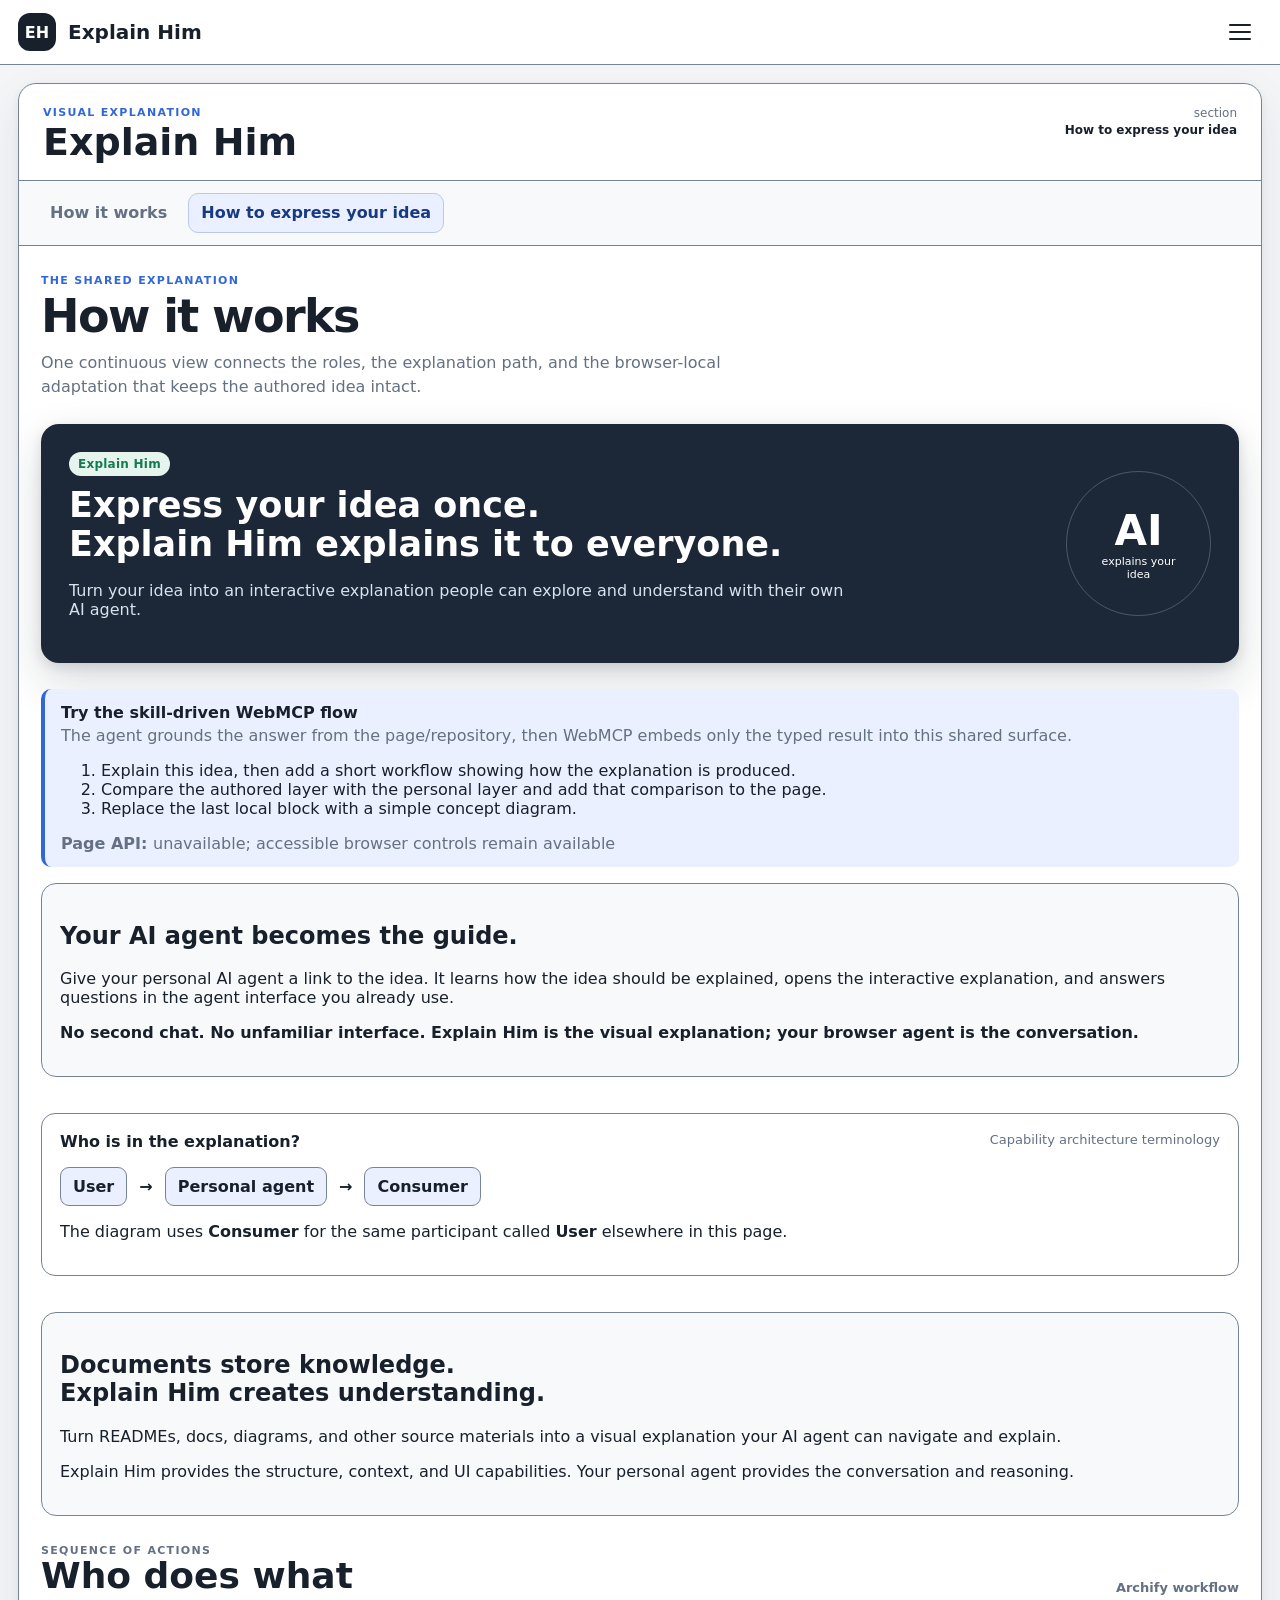
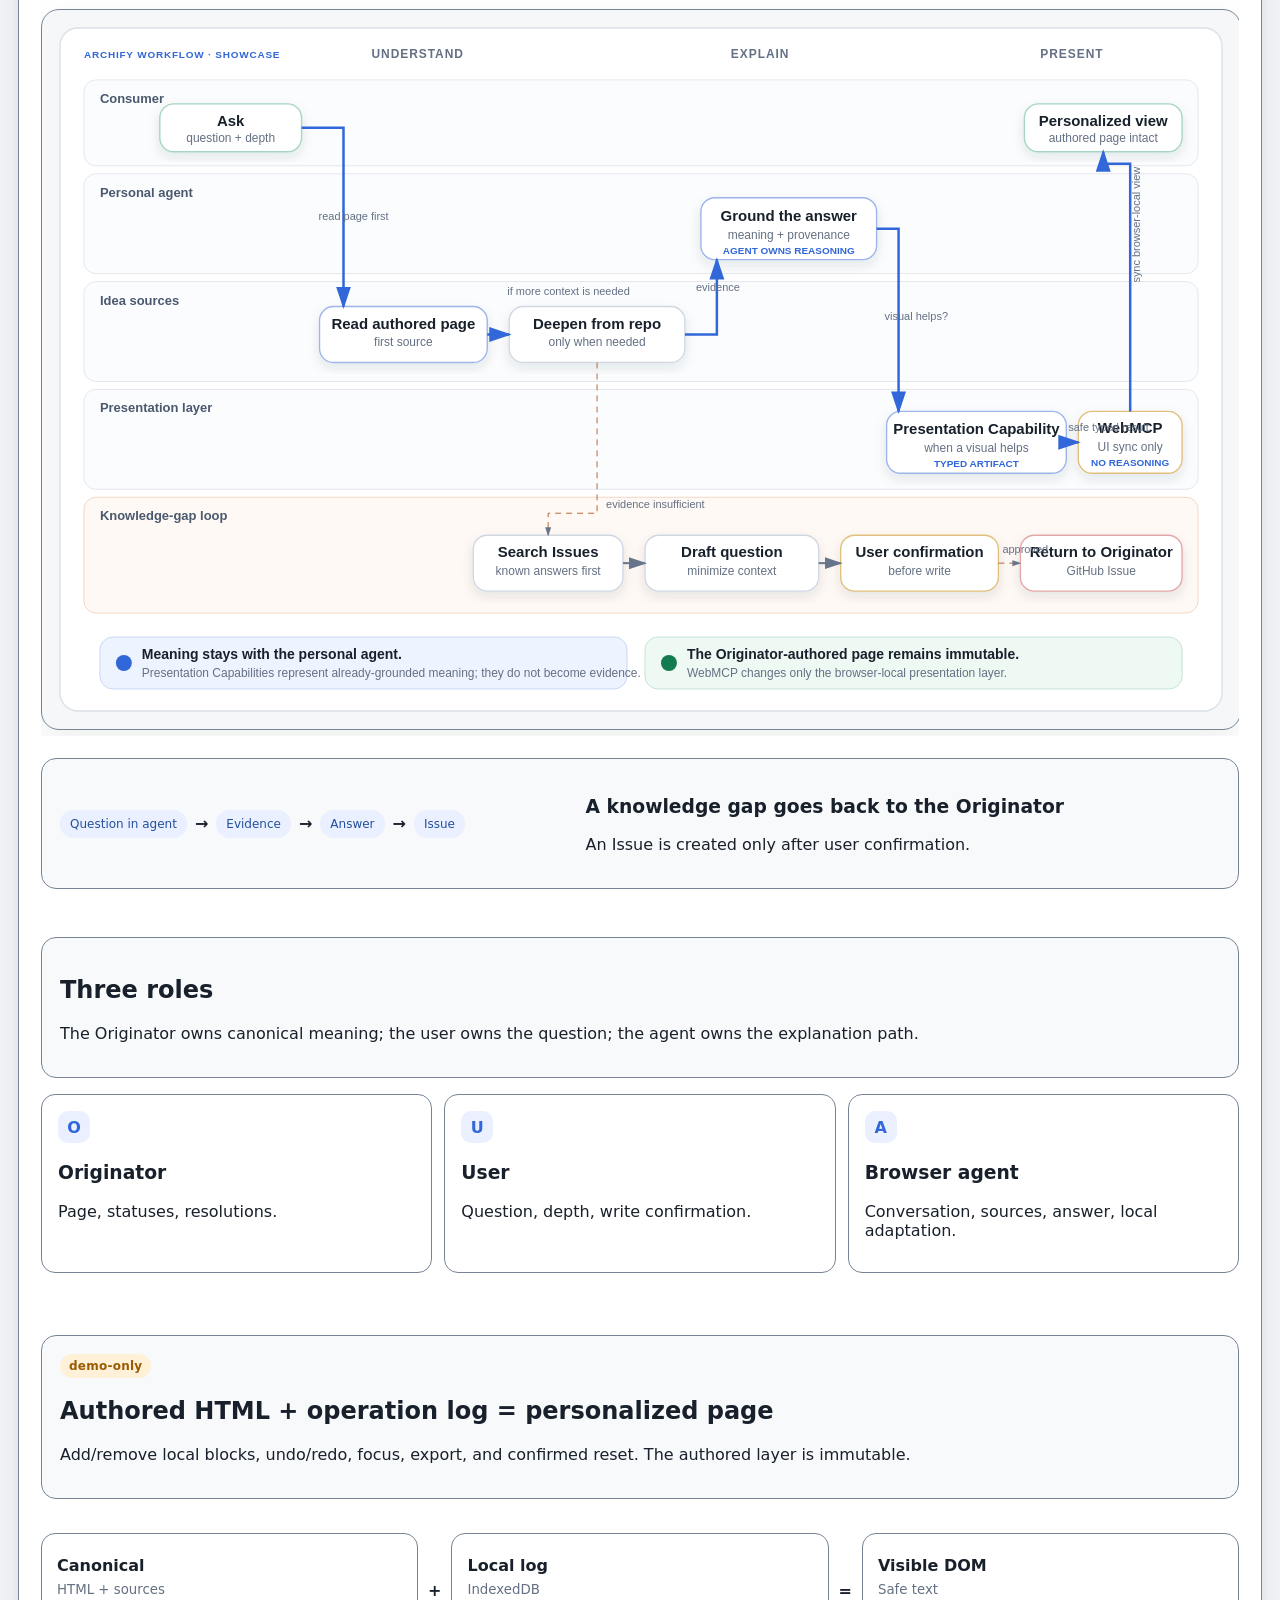
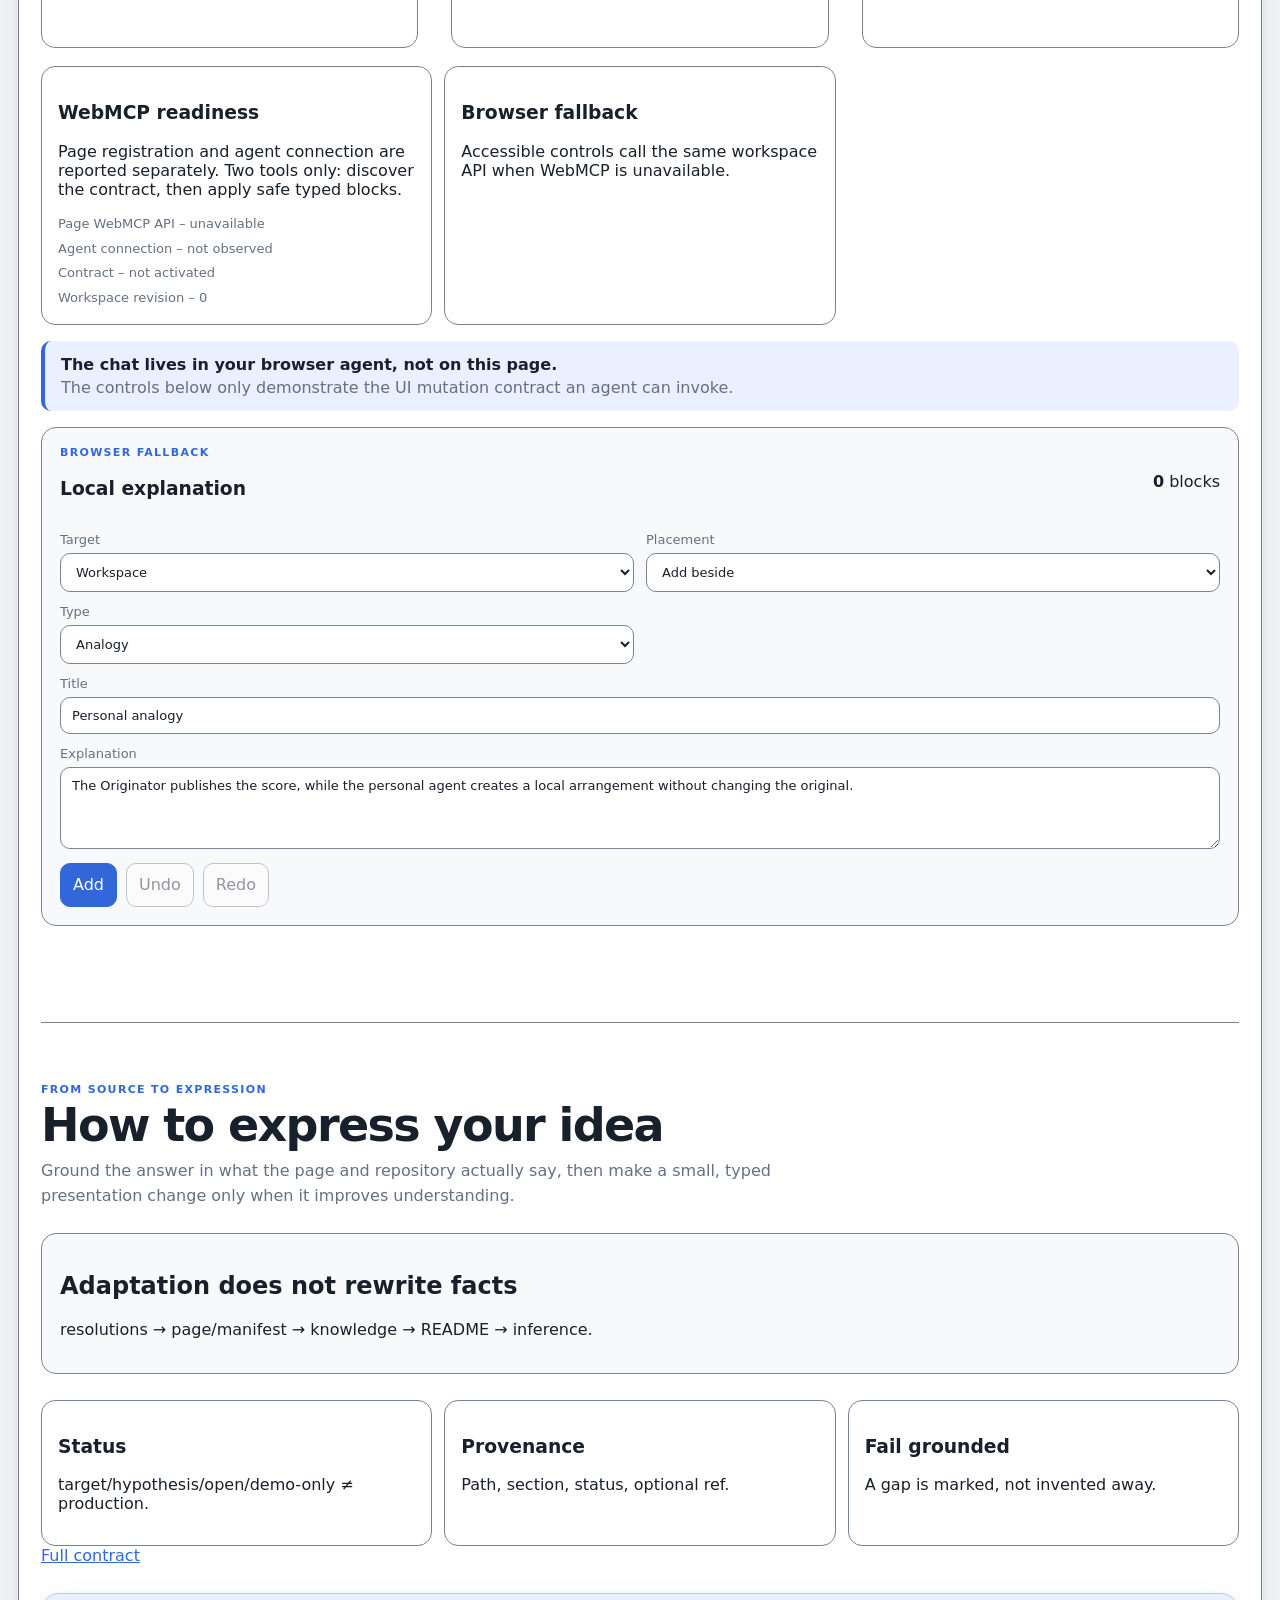
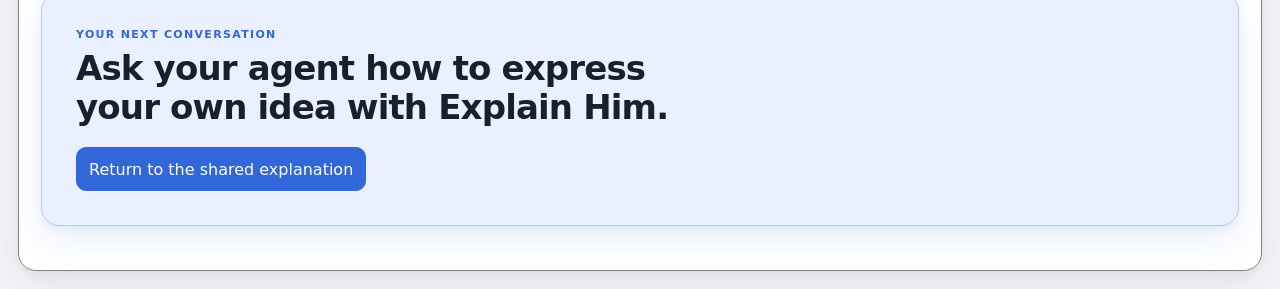
==== index.html @ dfc33a0a "fix: expose WebMCP host readiness evidence" ====
<!doctype html>
<html lang="en">
  <head>
    <meta charset="utf-8" />
    <meta name="viewport" content="width=device-width,initial-scale=1" />
    <meta
      http-equiv="origin-trial"
      content="AmZTHpYBCJEFgtgPo96tcSML2H+hng56hU6R5qjDzj6Iz/RmMcfo2LHxhkGq546HPVRonByq40Yt1ngSCAh1XQEAAABreyJvcmlnaW4iOiJodHRwczovL2FuZHJldy12ZXJlc292LmdpdGh1Yi5pbzo0NDMiLCJmZWF0dXJlIjoiV2ViTUNQIiwiZXhwaXJ5IjoxNzk0ODczNjAwLCJpc1N1YmRvbWFpbiI6dHJ1ZX0="
    />
    <meta
      name="description"
      content="Explain Him – public interactive explanation"
    />
    <meta name="explain-him-id" content="explain-him-public-demo" />
    <meta name="explain-him-revision" content="public-facade-v4" />
    <meta name="explain-him-repository" content="andrew-veresov/explain-him" />
    <meta
      name="explain-him-repository-url"
      content="https://github.com/andrew-veresov/explain-him"
    />
    <meta name="explain-him-skill" content="skills/explain-him/SKILL.md" />
    <meta
      name="explain-him-skill-url"
      content="https://raw.githubusercontent.com/andrew-veresov/explain-him/d311a3aa74c78292619ce966e0281f20d9599fdc/skills/explain-him/SKILL.md"
    />
    <meta
      name="explain-him-presentation-skill"
      content="skills/explain-him-presentation/SKILL.md"
    />
    <meta
      name="explain-him-presentation-skill-url"
      content="https://raw.githubusercontent.com/andrew-veresov/explain-him/d311a3aa74c78292619ce966e0281f20d9599fdc/skills/explain-him-presentation/SKILL.md"
    />
    <link
      rel="help"
      type="text/markdown"
      href="skills/explain-him/SKILL.md"
      title="Explain Him grounding skill"
    />
    <link
      rel="help"
      type="text/markdown"
      href="skills/explain-him-presentation/SKILL.md"
      title="Explain Him presentation skill"
    />
    <script id="explain-him-agent-bootstrap" type="application/json">
      {
        "schemaVersion": "explain-him-agent-bootstrap.v1",
        "protocolVersion": 3,
        "repository": {
          "fullName": "andrew-veresov/explain-him",
          "url": "https://github.com/andrew-veresov/explain-him",
          "skillsCommit": "d311a3aa74c78292619ce966e0281f20d9599fdc"
        },
        "tools": ["get_explanation_contract", "apply_explanation"],
        "skillLoadOrder": ["explain-him", "explain-him-presentation"],
        "skills": [
          {
            "id": "explain-him",
            "commit": "d311a3aa74c78292619ce966e0281f20d9599fdc",
            "sha256": "20060aea4e38f7fd30f3188bb7a5c820f053867002282f4db602904f1ccde731",
            "rawUrl": "https://raw.githubusercontent.com/andrew-veresov/explain-him/d311a3aa74c78292619ce966e0281f20d9599fdc/skills/explain-him/SKILL.md"
          },
          {
            "id": "explain-him-presentation",
            "commit": "d311a3aa74c78292619ce966e0281f20d9599fdc",
            "sha256": "5daacfb575b6a230f50c92d4c590b21a08d6d148d75c60e13418edc76fb3ec4b",
            "rawUrl": "https://raw.githubusercontent.com/andrew-veresov/explain-him/d311a3aa74c78292619ce966e0281f20d9599fdc/skills/explain-him-presentation/SKILL.md"
          }
        ]
      }
    </script>
    <title>Explain Him – public demo</title>
    <link rel="stylesheet" href="assets/styles.css" />
    <link rel="stylesheet" href="assets/header.css" />
    <style>
      .workspace {
        grid-template-columns: minmax(0, 1fr);
        max-width: 1280px;
      }
      .explanation-panel {
        min-height: calc(100vh - 105px);
      }
      .explanation-scroll {
        max-height: none;
      }
      .browser-agent-note {
        margin: 16px 0;
        padding: 14px 16px;
        border-left: 4px solid var(--accent);
        background: var(--accent-soft);
        border-radius: 10px;
      }
      .browser-agent-note p {
        margin: 4px 0 0;
        color: var(--muted);
      }
      .action-sequence {
        margin: 28px 0 22px;
      }
      .action-sequence-head {
        display: flex;
        align-items: end;
        justify-content: space-between;
        gap: 18px;
        margin-bottom: 14px;
      }
      .action-sequence-head h3 {
        margin: 0;
        font-size: clamp(24px, 3vw, 36px);
        line-height: 1.05;
      }
      .action-sequence-head p {
        margin: 0;
        color: var(--muted);
        font-weight: 700;
      }
      .action-steps {
        list-style: none;
        margin: 0;
        padding: 0;
        display: grid;
        gap: 10px;
        counter-reset: ehstep;
      }
      .action-step {
        position: relative;
        display: grid;
        grid-template-columns: 56px 86px minmax(150px, 0.35fr) 1fr;
        gap: 16px;
        align-items: center;
        padding: 14px 18px;
        border: 1px solid var(--line);
        border-radius: 16px;
        background: var(--surface);
        box-shadow: 0 8px 24px rgba(31, 42, 61, 0.05);
      }
      .action-step:not(:last-child)::after {
        content: "↓";
        position: absolute;
        left: 26px;
        bottom: -19px;
        z-index: 2;
        color: var(--accent);
        font-size: 20px;
        font-weight: 800;
      }
      .action-number {
        font-size: 22px;
        font-weight: 850;
        color: var(--accent);
        letter-spacing: -0.03em;
      }
      .actor-icon {
        width: 72px;
        height: 72px;
        object-fit: cover;
        border-radius: 50%;
        display: block;
      }
      .actor-icon-agent {
        display: grid;
        place-items: center;
        background: #ebe5ff;
        color: #5635c8;
        font-weight: 900;
        font-size: 18px;
      }
      .actor-name {
        font-size: 18px;
        font-weight: 800;
      }
      .actor-name.originator {
        color: #1856bd;
      }
      .actor-name.user {
        color: #147a50;
      }
      .actor-name.agent {
        color: #5635c8;
      }
      .action-copy {
        margin: 0;
        padding-left: 18px;
        border-left: 1px solid var(--line);
        font-size: 16px;
        line-height: 1.4;
      }
      .action-principle {
        display: grid;
        grid-template-columns: auto 1fr;
        gap: 16px;
        align-items: center;
        margin-top: 16px;
        padding: 17px 20px;
        border: 1px solid #cfc5ff;
        border-radius: 16px;
        background: #f6f3ff;
      }
      .action-principle-mark {
        display: grid;
        place-items: center;
        width: 44px;
        height: 44px;
        border-radius: 14px;
        background: #ebe5ff;
        color: #5635c8;
        font-weight: 900;
        font-size: 20px;
      }
      .action-principle strong {
        font-size: 18px;
        line-height: 1.35;
      }
      @media (max-width: 760px) {
        .action-sequence-head {
          align-items: flex-start;
          flex-direction: column;
        }
        .action-step {
          grid-template-columns: 42px 62px 1fr;
          gap: 10px;
          padding: 12px;
        }
        .actor-icon {
          width: 56px;
          height: 56px;
        }
        .action-copy {
          grid-column: 2 / -1;
          border-left: 0;
          padding-left: 0;
          padding-top: 8px;
          border-top: 1px solid var(--line);
          font-size: 14px;
        }
        .actor-name {
          font-size: 16px;
        }
      }
    </style>
  </head>
  <body>
    <header class="topbar">
      <div class="brand" aria-label="Explain Him">
        <span class="brand-mark">EH</span><strong>Explain Him</strong>
      </div>
      <details class="app-menu">
        <summary class="menu-toggle" aria-label="Open menu">
          <span class="sr-only">Menu</span
          ><span class="menu-line" aria-hidden="true"></span
          ><span class="menu-line" aria-hidden="true"></span
          ><span class="menu-line" aria-hidden="true"></span>
        </summary>
        <div class="menu-panel">
          <div class="menu-meta">
            <span class="status-pill status-demo">demo-only UI</span
            ><span id="workspace-summary" class="workspace-summary"
              >Personalized · 0 local explanations</span
            >
          </div>
          <div
            class="workspace-view-toggle"
            role="group"
            aria-label="Explanation view"
          >
            <button
              type="button"
              data-workspace-view="original"
              aria-pressed="false"
            >
              Original</button
            ><button
              type="button"
              data-workspace-view="personalized"
              aria-pressed="true"
            >
              Personalized
            </button>
          </div>
          <a class="menu-link" href="README.md" target="_blank"
            >About / README</a
          ><button id="workspace-history-open" type="button">History</button
          ><button id="workspace-export" type="button">Export</button
          ><button id="workspace-reset" class="danger-action" type="button">
            Restore original</button
          ><button
            id="source-toggle"
            aria-controls="source-drawer"
            type="button"
            aria-expanded="false"
          >
            Sources
          </button>
        </div>
      </details>
    </header>
    <main class="workspace">
      <section class="explanation-panel">
        <div class="panel-heading">
          <div>
            <p class="eyebrow">Visual explanation</p>
            <h1>Explain Him</h1>
          </div>
          <div class="panel-state">
            <span>section</span><strong id="current-focus">How it works</strong>
          </div>
        </div>
        <div id="workspace-stale-base" class="workspace-alert" hidden></div>
        <nav class="section-nav" aria-label="Explanation sections">
          <a
            class="section-nav-link is-active"
            data-scroll-section="how-it-works"
            href="#how-it-works"
            aria-current="location"
            >How it works</a
          >
          <a
            class="section-nav-link"
            data-scroll-section="how-to-express"
            href="#how-to-express"
            >How to express your idea</a
          >
        </nav>
        <div class="explanation-scroll">
          <section
            id="how-it-works"
            class="continuous-section"
            data-continuous-section
            tabindex="-1"
            aria-labelledby="how-it-works-title"
          >
            <header class="continuous-section-heading">
              <p class="eyebrow">The shared explanation</p>
              <h2 id="how-it-works-title">How it works</h2>
              <p>
                One continuous view connects the roles, the explanation path,
                and the browser-local adaptation that keeps the authored idea
                intact.
              </p>
            </header>
            <div class="hero-card" data-eh-block-id="flow-model">
              <div>
                <span class="status-pill status-current">Explain Him</span>
                <h2>
                  Express your idea once.<br />Explain Him explains it to
                  everyone.
                </h2>
                <p>
                  Turn your idea into an interactive explanation people can
                  explore and understand with their own AI agent.
                </p>
              </div>
              <div class="hero-metric">
                <strong>AI</strong><span>explains your idea</span>
              </div>
            </div>
            <div data-eh-local-slot="flow-model" class="local-block-slot"></div>
            <div class="section-intro" data-eh-block-id="personal-agent">
              <h2>Your AI agent becomes the guide.</h2>
              <p>
                Give your personal AI agent a link to the idea. It learns how
                the idea should be explained, opens the interactive explanation,
                and answers questions in the agent interface you already use.
              </p>
              <p>
                <strong
                  >No second chat. No unfamiliar interface. Explain Him is the
                  visual explanation; your browser agent is the
                  conversation.</strong
                >
              </p>
            </div>
            <div
              data-eh-local-slot="personal-agent"
              class="local-block-slot"
            ></div>
            <figure
              class="workflow-diagram"
              data-eh-block-id="workflow-diagram"
            >
              <figcaption>
                <strong>Who is in the explanation?</strong
                ><span>Capability architecture terminology</span>
              </figcaption>
              <div class="workflow-diagram-nodes">
                <span>User</span><b>→</b><span>Personal agent</span><b>→</b
                ><span>Consumer</span>
              </div>
              <p>
                The diagram uses <strong>Consumer</strong> for the same
                participant called <strong>User</strong> elsewhere in this page.
              </p>
            </figure>
            <div
              data-eh-local-slot="workflow-diagram"
              class="local-block-slot"
            ></div>
            <div class="section-intro">
              <h2>
                Documents store knowledge.<br />Explain Him creates
                understanding.
              </h2>
              <p>
                Turn READMEs, docs, diagrams, and other source materials into a
                visual explanation your AI agent can navigate and explain.
              </p>
              <p>
                Explain Him provides the structure, context, and UI
                capabilities. Your personal agent provides the conversation and
                reasoning.
              </p>
            </div>
            <div class="action-sequence" aria-labelledby="how-it-works-title">
              <div class="action-sequence-head">
                <div>
                  <p class="eyebrow">Sequence of actions</p>
                  <h3>Who does what</h3>
                </div>
                <p>Who does what</p>
              </div>
              <ol class="action-steps">
                <li
                  class="action-step"
                  data-focus="action-originator"
                  data-eh-block-id="action-originator"
                >
                  <span class="action-number">01</span
                  ><img
                    class="actor-icon"
                    alt="Originator"
                    src="[data-uri]"
                  /><strong class="actor-name originator">Originator</strong>
                  <p class="action-copy">
                    Publishes the idea page, sources, and explanation rules in
                    the repository.
                  </p>
                </li>
                <li
                  class="action-step"
                  data-focus="action-user"
                  data-eh-block-id="action-user"
                >
                  <span class="action-number">02</span
                  ><img
                    class="actor-icon"
                    alt="User"
                    src="[data-uri]"
                  /><strong class="actor-name user">User</strong>
                  <p class="action-copy">
                    Opens the explanation or gives the repository link to their
                    personal agent.
                  </p>
                </li>
                <li
                  class="action-step"
                  data-focus="action-agent-read"
                  data-eh-block-id="action-agent-read"
                >
                  <span class="action-number">03</span
                  ><span
                    class="actor-icon actor-icon-agent"
                    role="img"
                    aria-label="Agent"
                    >AI</span
                  ><strong class="actor-name agent">Agent</strong>
                  <p class="action-copy">
                    Reads the page first, checks repository materials only when
                    more context is needed.
                  </p>
                </li>
                <li
                  class="action-step"
                  data-focus="action-agent-answer"
                  data-eh-block-id="action-agent-answer"
                >
                  <span class="action-number">04</span
                  ><span
                    class="actor-icon actor-icon-agent"
                    role="img"
                    aria-label="Agent"
                    >AI</span
                  ><strong class="actor-name agent">Agent</strong>
                  <p class="action-copy">
                    Answers the user in the agent interface.
                  </p>
                </li>
                <li
                  class="action-step"
                  data-focus="action-agent-adapt"
                  data-eh-block-id="action-agent-adapt"
                >
                  <span class="action-number">05</span
                  ><span
                    class="actor-icon actor-icon-agent"
                    role="img"
                    aria-label="Agent"
                    >AI</span
                  ><strong class="actor-name agent">Agent + Explain Him</strong>
                  <p class="action-copy">
                    Uses Explain Him tools only to focus, highlight, or locally
                    adapt the visual explanation.
                  </p>
                </li>
              </ol>
              <div class="action-principle">
                <span class="action-principle-mark" aria-hidden="true">✦</span
                ><strong
                  >Explain Him is the visual explanation. The browser agent is
                  the conversation.</strong
                >
              </div>
            </div>
            <div class="loop-card" data-eh-block-id="question-loop">
              <div class="loop-visual">
                <span>Question in agent</span><b>→</b><span>Evidence</span
                ><b>→</b><span>Answer</span><b>→</b><span>Issue</span>
              </div>
              <div>
                <h3>A knowledge gap goes back to the Originator</h3>
                <p>An Issue is created only after user confirmation.</p>
              </div>
            </div>
            <div
              data-eh-local-slot="question-loop"
              class="local-block-slot"
            ></div>
            <div class="continuous-subsection">
              <div class="section-intro">
                <h2>Three roles</h2>
                <p>
                  The Originator owns canonical meaning; the user owns the
                  question; the agent owns the explanation path.
                </p>
              </div>
              <div class="role-grid">
                <article class="role-card" data-eh-block-id="role-originator">
                  <span class="role-index">O</span>
                  <h3>Originator</h3>
                  <p>Page, statuses, resolutions.</p>
                </article>
                <article class="role-card" data-eh-block-id="role-user">
                  <span class="role-index">U</span>
                  <h3>User</h3>
                  <p>Question, depth, write confirmation.</p>
                </article>
                <article class="role-card" data-eh-block-id="role-agent">
                  <span class="role-index">A</span>
                  <h3>Browser agent</h3>
                  <p>Conversation, sources, answer, local adaptation.</p>
                </article>
              </div>
              <div
                data-eh-local-slot="role-originator"
                class="local-block-slot"
              ></div>
              <div
                data-eh-local-slot="role-user"
                class="local-block-slot"
              ></div>
              <div
                data-eh-local-slot="role-agent"
                class="local-block-slot"
              ></div>
            </div>
            <div class="continuous-subsection">
              <div class="section-intro" data-eh-block-id="browser-workspace">
                <span class="status-pill status-demo">demo-only</span>
                <h2>Authored HTML + operation log = personalized page</h2>
                <p>
                  Add/remove local blocks, undo/redo, focus, export, and
                  confirmed reset. The authored layer is immutable.
                </p>
              </div>
              <div
                data-eh-local-slot="browser-workspace"
                class="local-block-slot"
              ></div>
              <div class="layer-diagram">
                <article>
                  <strong>Canonical</strong><small>HTML + sources</small>
                </article>
                <b>+</b>
                <article>
                  <strong>Local log</strong><small>IndexedDB</small>
                </article>
                <b>=</b>
                <article>
                  <strong>Visible DOM</strong><small>Safe text</small>
                </article>
              </div>
              <div class="workspace-contract-grid">
                <article class="contract-card">
                  <h3>WebMCP readiness</h3>
                  <p>
                    Page registration and agent connection are reported
                    separately. Two tools only.
                  </p>
                  <div
                    id="webmcp-status"
                    class="webmcp-status-list"
                    role="status"
                    aria-live="polite"
                    aria-atomic="true"
                  >
                    <span id="webmcp-page-status"
                      >Page WebMCP API – checking</span
                    >
                    <span id="webmcp-agent-status"
                      >Agent connection – not observed</span
                    >
                    <span id="webmcp-contract-status"
                      >Contract – not activated</span
                    >
                    <span id="webmcp-revision-status"
                      >Workspace revision – 0</span
                    >
                  </div>
                </article>
                <article class="contract-card">
                  <h3>Browser fallback</h3>
                  <p>
                    Accessible controls call the same workspace API when WebMCP
                    is unavailable.
                  </p>
                </article>
              </div>
              <div class="browser-agent-note">
                <strong
                  >The chat lives in your browser agent, not on this
                  page.</strong
                >
                <p>
                  The controls below only demonstrate the UI mutation contract
                  an agent can invoke.
                </p>
              </div>
              <form id="agent-action-form" class="agent-action-form">
                <div class="form-heading">
                  <div>
                    <p class="eyebrow">Browser fallback</p>
                    <h3>Local explanation</h3>
                  </div>
                  <span><strong id="workspace-count">0</strong> blocks</span>
                </div>
                <div class="form-grid">
                  <label
                    >Target<select id="agent-target">
                      <option value="flow-model">Mechanism</option>
                      <option value="personal-agent">Agent</option>
                      <option value="workflow-diagram">Workflow diagram</option>
                      <option value="browser-workspace" selected>
                        Workspace
                      </option>
                      <option value="grounding-contract">Grounding</option>
                      <option value="question-loop">Issue loop</option>
                    </select></label
                  ><label
                    >Type<select id="agent-kind">
                      <option value="example">Example</option>
                      <option value="analogy" selected>Analogy</option>
                      <option value="summary">Summary</option>
                      <option value="warning">Warning</option>
                      <option value="comparison">Comparison</option>
                      <option value="diagram">Diagram</option>
                    </select></label
                  ><label class="wide-field"
                    >Title<input
                      id="agent-title"
                      maxlength="160"
                      value="Personal analogy"
                      required /></label
                  ><label class="wide-field"
                    >Explanation<textarea
                      id="agent-body"
                      maxlength="5000"
                      rows="4"
                      required
                    >
The Originator publishes the score, while the personal agent creates a local arrangement without changing the original.</textarea
                    >
                  </label>
                </div>
                <div class="form-actions">
                  <button class="primary-action" type="submit">Add</button
                  ><button id="workspace-undo" type="button">Undo</button
                  ><button id="workspace-redo" type="button">Redo</button
                  ><span id="agent-action-feedback" role="status"></span>
                </div>
              </form>
            </div>
          </section>
          <section
            id="how-to-express"
            class="continuous-section continuous-section-expression"
            data-continuous-section
            tabindex="-1"
            aria-labelledby="how-to-express-title"
          >
            <header class="continuous-section-heading">
              <p class="eyebrow">From source to expression</p>
              <h2 id="how-to-express-title">How to express your idea</h2>
              <p>
                Ground the answer in what the page and repository actually say,
                then make a small, typed presentation change only when it
                improves understanding.
              </p>
            </header>
            <div class="section-intro" data-eh-block-id="grounding-contract">
              <h2>Adaptation does not rewrite facts</h2>
              <p>
                resolutions → page/manifest → knowledge → README → inference.
              </p>
            </div>
            <div
              data-eh-local-slot="grounding-contract"
              class="local-block-slot"
            ></div>
            <div class="grounding-grid">
              <article>
                <h3>Status</h3>
                <p>target/hypothesis/open/demo-only ≠ production.</p>
              </article>
              <article>
                <h3>Provenance</h3>
                <p>Path, section, status, optional ref.</p>
              </article>
              <article>
                <h3>Fail grounded</h3>
                <p>A gap is marked, not invented away.</p>
              </article>
            </div>
            <a href="knowledge/03-grounding-and-status.md" target="_blank"
              >Full contract</a
            >
            <aside class="agent-cta" aria-labelledby="agent-cta-title">
              <p class="eyebrow">Your next conversation</p>
              <h3 id="agent-cta-title">
                Ask your agent how to express your own idea with Explain Him.
              </h3>
              <button
                type="button"
                class="primary-action"
                data-focus="flow-model"
              >
                Return to the shared explanation
              </button>
            </aside>
          </section>
        </div>
      </section>
    </main>
    <aside
      id="source-drawer"
      class="source-drawer"
      role="region"
      tabindex="-1"
      hidden
      aria-labelledby="source-drawer-title"
    >
      <div class="source-drawer-heading">
        <h2 id="source-drawer-title">Sources</h2>
        <button id="source-close" type="button">Close</button>
      </div>
      <ul>
        <li><a href="explain-him.yaml" target="_blank">Manifest</a></li>
        <li><a href="skills/explain-him/SKILL.md" target="_blank">Skill</a></li>
        <li><a href="knowledge/00-overview.md" target="_blank">Model</a></li>
        <li><a href="resolutions/README.md" target="_blank">Resolutions</a></li>
      </ul>
    </aside>
    <dialog id="history-dialog" aria-labelledby="history-title">
      <div class="dialog-heading">
        <h2 id="history-title">Local history</h2>
        <button id="history-close" type="button">Close</button>
      </div>
      <pre id="history-output"></pre>
    </dialog>
    <script type="module" src="assets/app.mjs"></script>
  </body>
</html>
---- assets/styles.css ----
:root {
  color-scheme: light;
  --bg: #f4f5f7;
  --surface: #ffffff;
  --surface-soft: #f8f9fb;
  --ink: #18202b;
  --muted: #647083;
  --line: #778496;
  --accent: #3167d8;
  --focus: #1c4ba4;
  --accent-soft: #eaf0ff;
  --success: #147a50;
  --warning: #9a5b00;
  --danger: #a43131;
  --shadow: 0 18px 45px rgba(31, 42, 61, 0.08), 0 3px 10px rgba(31, 42, 61, 0.06);
  font-family: Inter, ui-sans-serif, system-ui, -apple-system, BlinkMacSystemFont, "Segoe UI", sans-serif;
}

* { box-sizing: border-box; }
body { margin: 0; background: var(--bg); color: var(--ink); min-height: 100vh; }
button, input, textarea, select { font: inherit; }
a { color: var(--accent); }
.sr-only { position: absolute; width: 1px; height: 1px; padding: 0; margin: -1px; overflow: hidden; clip: rect(0,0,0,0); white-space: nowrap; border: 0; }
[hidden] { display: none !important; }

.topbar {
  min-height: 68px; padding: 12px 22px; display: flex; align-items: center; justify-content: space-between;
  gap: 18px; background: rgba(255,255,255,.94); border-bottom: 1px solid var(--line); position: sticky; top: 0; z-index: 20;
  backdrop-filter: blur(12px);
}
.brand { display: flex; align-items: center; gap: 12px; color: var(--ink); text-decoration: none; }
.brand-mark { width: 38px; height: 38px; display: grid; place-items: center; border-radius: 12px; background: var(--ink); color: white; font-weight: 800; }
.brand span:last-child { display: grid; }
.brand small { color: var(--muted); }
.topbar-actions { display: flex; align-items: center; justify-content: flex-end; gap: 8px; flex-wrap: wrap; }
button { min-height: 44px; border: 1px solid var(--line); background: var(--surface); color: var(--ink); border-radius: 10px; padding: 8px 12px; cursor: pointer; }
button:hover { border-color: #aeb9c7; }
button:focus-visible, input:focus-visible, textarea:focus-visible, select:focus-visible, a:focus-visible { outline: 3px solid var(--focus); outline-offset: 2px; }
button:disabled { opacity: .45; cursor: not-allowed; }
.primary-action { background: var(--accent); color: white; border-color: var(--accent); }
.danger-action { color: var(--danger); }
.text-action { background: transparent; }

.status-pill { display: inline-flex; padding: 5px 9px; border-radius: 999px; font-size: 12px; font-weight: 750; letter-spacing: .02em; }
.status-current { background: #e5f5ee; color: var(--success); }
.status-demo { background: #fff0d8; color: var(--warning); }
.workspace-summary { color: var(--muted); font-size: 13px; }

.workspace { display: grid; grid-template-columns: minmax(0, 1.55fr) minmax(340px, .85fr); gap: 18px; padding: 18px; max-width: 1600px; margin: 0 auto; }
.explanation-panel, .conversation-panel { background: var(--surface); border: 1px solid var(--line); border-radius: 18px; box-shadow: var(--shadow); min-height: calc(100vh - 105px); overflow: hidden; }
.panel-heading { display: flex; justify-content: space-between; gap: 18px; align-items: flex-start; padding: 22px 24px 16px; border-bottom: 1px solid var(--line); }
.panel-heading h1 { margin: 3px 0 0; font-size: clamp(24px, 3vw, 38px); line-height: 1.1; }
.eyebrow { margin: 0; color: var(--accent); text-transform: uppercase; letter-spacing: .12em; font-size: 11px; font-weight: 800; }
.panel-state { text-align: right; color: var(--muted); font-size: 12px; }
.panel-state strong { display: block; color: var(--ink); margin-top: 3px; }

.section-nav { display: flex; gap: 8px; padding: 12px 18px; border-bottom: 1px solid var(--line); background: rgba(248,249,251,.96); position: sticky; top: 68px; z-index: 10; backdrop-filter: blur(12px); }
.section-nav-link { min-height: 40px; display: inline-flex; align-items: center; padding: 8px 12px; border: 1px solid transparent; border-radius: 10px; color: var(--muted); font-weight: 750; text-decoration: none; transition: color .15s ease-out, background-color .15s ease-out, border-color .15s ease-out; }
.section-nav-link:hover { color: var(--ink); background: var(--surface); border-color: #aeb9c7; }
.section-nav-link.is-active { color: #173a82; background: var(--accent-soft); border-color: #b9c9ed; }
.explanation-scroll { padding: 28px 22px 44px; }
.continuous-section { scroll-margin-top: 138px; }
.continuous-section + .continuous-section { margin-top: clamp(48px, 8vw, 96px); padding-top: clamp(32px, 5vw, 60px); border-top: 1px solid var(--line); }
.continuous-section-heading { max-width: 760px; margin: 0 0 24px; }
.continuous-section-heading h2 { margin: 6px 0 10px; font-size: clamp(28px, 4vw, 46px); line-height: 1.04; letter-spacing: -.035em; text-wrap: balance; }
.continuous-section-heading > p:last-child { margin: 0; color: var(--muted); line-height: 1.55; }
.continuous-subsection { margin-top: 32px; }

.hero-card { padding: 28px; border-radius: 18px; background: #1c2838; color: white; display: grid; grid-template-columns: 1fr auto; gap: 24px; align-items: center; box-shadow: 0 18px 45px rgba(17, 29, 45, 0.16), 0 4px 12px rgba(17, 29, 45, 0.12); }
.hero-card h2 { font-size: clamp(23px, 3vw, 35px); margin: 10px 0; line-height: 1.12; }
.hero-card p { color: #d9e1ed; max-width: 780px; }
.hero-metric { width: 145px; aspect-ratio: 1; border: 1px solid rgba(255,255,255,.22); border-radius: 50%; display: grid; place-content: center; text-align: center; }
.hero-metric strong { font-size: 42px; }
.hero-metric span { font-size: 11px; max-width: 100px; }

.flow { display: grid; grid-template-columns: repeat(4, minmax(0,1fr)); gap: 10px; margin: 18px 0; }
.flow-step { min-height: 105px; text-align: left; display: grid; align-content: space-between; padding: 14px; background: var(--surface-soft); }
.flow-step strong { display: block; margin: 5px 0; }
.flow-step small { color: var(--muted); }
.step-number { color: var(--accent); font-weight: 800; }

.callout, .loop-card, .section-intro, .agent-action-form, .principle-card { border: 1px solid var(--line); border-radius: 15px; padding: 18px; margin: 16px 0; background: var(--surface-soft); }
.loop-card { display: grid; grid-template-columns: minmax(260px, .8fr) 1fr; gap: 18px; align-items: center; }
.loop-visual { display: flex; gap: 8px; flex-wrap: wrap; align-items: center; }
.loop-visual span { background: var(--accent-soft); color: #234f9c; padding: 7px 10px; border-radius: 999px; font-size: 12px; }
.inline-action { margin-top: 8px; color: var(--accent); }

.role-grid, .workspace-contract-grid, .persistence-grid, .boundary-grid, .grounding-grid { display: grid; grid-template-columns: repeat(3, minmax(0,1fr)); gap: 12px; }
.role-card, .contract-card, .persistence-grid article, .boundary-grid article, .grounding-grid article { border: 1px solid var(--line); border-radius: 14px; padding: 16px; background: white; }
.webmcp-status-list { display: grid; gap: 6px; margin-top: 12px; color: var(--muted); font-size: 13px; line-height: 1.45; }
.webmcp-status-list span { display: block; }
.role-index { width: 32px; height: 32px; display: grid; place-items: center; border-radius: 10px; background: var(--accent-soft); color: var(--accent); font-weight: 800; }

.layer-diagram { display: grid; grid-template-columns: 1fr auto 1fr auto 1fr; gap: 10px; align-items: center; margin: 18px 0; }
.layer-diagram article { border: 1px solid var(--line); border-radius: 14px; padding: 15px; min-height: 115px; }
.layer-diagram span { color: var(--accent); font-weight: 800; }
.layer-diagram strong, .layer-diagram small { display: block; margin-top: 7px; }
.layer-diagram small { color: var(--muted); }

.form-heading { display: flex; align-items: center; justify-content: space-between; gap: 16px; }
.form-grid { display: grid; grid-template-columns: 1fr 1fr; gap: 12px; margin: 14px 0; }
.form-grid label { display: grid; gap: 6px; color: var(--muted); font-size: 13px; }
.form-grid input, .form-grid textarea, .form-grid select, .chat-form input { width: 100%; border: 1px solid var(--line); border-radius: 10px; background: white; color: var(--ink); padding: 10px 11px; }
.wide-field { grid-column: 1 / -1; }
.form-actions { display: flex; gap: 9px; align-items: center; flex-wrap: wrap; }
.action-feedback { color: var(--muted); font-size: 13px; }

.local-block-slot { display: grid; gap: 10px; margin: 10px 0; }
.workspace-view-toggle { display: flex; gap: 6px; margin: 8px 0; }
.workspace-view-toggle button[aria-pressed="true"] { background: var(--accent); color: #fff; }
.workflow-diagram { margin: 20px 0; padding: 18px; border: 1px solid var(--line); border-radius: 14px; background: var(--surface); }
.workflow-diagram figcaption { display: flex; justify-content: space-between; gap: 12px; }
.workflow-diagram figcaption span { color: var(--muted); font-size: 13px; }
.workflow-diagram-nodes { display: flex; align-items: center; gap: 12px; margin: 16px 0; flex-wrap: wrap; }
.workflow-diagram-nodes span { padding: 9px 12px; border: 1px solid var(--line); border-radius: 9px; background: var(--accent-soft); font-weight: 700; }
.agent-cta { margin-top: 28px; padding: clamp(22px, 4vw, 34px); border: 1px solid #b9c9ed; border-radius: 18px; background: var(--accent-soft); box-shadow: 0 16px 36px rgba(49, 103, 216, .10), 0 3px 8px rgba(49, 103, 216, .08); }
.agent-cta h3 { max-width: 650px; margin: 8px 0 20px; font-size: clamp(24px, 3vw, 34px); line-height: 1.15; letter-spacing: -.025em; text-wrap: balance; }
.local-explanation { border: 1px solid #b9c9ed; background: #f2f6ff; border-radius: 14px; padding: 15px; }
.local-warning { border-color: #e3c37f; background: #fff8e7; }
.local-explanation-header { display: flex; justify-content: space-between; gap: 15px; }
.local-explanation h3 { margin: 3px 0 0; }
.local-label { color: var(--accent); font-size: 11px; font-weight: 800; text-transform: uppercase; letter-spacing: .08em; }
.local-remove { color: var(--danger); align-self: start; }
.local-body { white-space: pre-wrap; }
.local-meta { display: flex; gap: 8px; color: var(--muted); font-size: 11px; flex-wrap: wrap; }
.local-meta span, .local-meta strong { border: 1px solid var(--line); border-radius: 999px; padding: 3px 7px; }
.local-sources { color: var(--muted); font-size: 12px; }
.is-focused { outline: 4px solid var(--focus); outline-offset: 4px; }
.workspace-alert { margin: 14px 22px 0; border: 1px solid #e3c37f; background: #fff8e7; border-radius: 12px; padding: 10px 12px; }

.typed-callout-body { margin: 12px 0; white-space: pre-wrap; line-height: 1.55; }
.typed-callout-body[data-tone="warning"] { border-left: 3px solid #e3c37f; padding-left: 12px; }
.typed-callout-body[data-tone="insight"] { border-left: 3px solid var(--accent); padding-left: 12px; }
.typed-comparison-grid { display: grid; grid-template-columns: repeat(auto-fit, minmax(180px, 1fr)); gap: 10px; margin: 12px 0; }
.typed-comparison-column { border: 1px solid var(--line); background: white; border-radius: 12px; padding: 12px; }
.typed-comparison-column h4 { margin: 0 0 8px; }
.typed-comparison-column ul { margin: 0; padding-left: 20px; }
.typed-workflow, .typed-timeline { list-style: none; margin: 12px 0; padding: 0; display: grid; gap: 9px; }
.typed-workflow-step, .typed-timeline-item { position: relative; border: 1px solid var(--line); background: white; border-radius: 12px; padding: 12px 14px; }
.typed-workflow-step:not(:last-child)::after { content: "↓"; display: block; position: absolute; left: 16px; bottom: -17px; z-index: 2; color: var(--accent); font-weight: 800; }
.typed-workflow-step p, .typed-timeline-item p { margin: 5px 0 0; color: var(--muted); }
.typed-timeline-item { display: grid; grid-template-columns: minmax(90px, .25fr) 1fr; gap: 12px; align-items: start; }
.typed-timeline-label { color: var(--accent); }
.typed-diagram { display: grid; gap: 10px; margin: 12px 0; }
.typed-diagram-nodes { display: grid; grid-template-columns: repeat(auto-fit, minmax(150px, 1fr)); gap: 10px; }
.typed-diagram-node { border: 1px solid #c8d5f1; background: white; border-radius: 12px; padding: 12px; text-align: center; }
.typed-diagram-node strong, .typed-diagram-node small { display: block; }
.typed-diagram-node small { color: var(--muted); margin-top: 5px; }
.typed-diagram-edges { list-style: none; margin: 0; padding: 10px 12px; border: 1px dashed #b9c9ed; border-radius: 10px; color: var(--muted); font-size: 12px; }
.typed-diagram-edges li + li { margin-top: 5px; }

.conversation-panel { display: grid; grid-template-rows: auto 1fr auto auto; }
.conversation-heading { padding: 18px 20px; border-bottom: 1px solid var(--line); display: flex; justify-content: space-between; gap: 12px; }
.conversation-heading h2 { margin: 3px 0 0; }
.chat-messages { min-height: 250px; max-height: calc(100vh - 450px); overflow: auto; padding: 18px; display: grid; gap: 12px; align-content: start; background: var(--surface-soft); }
.message { max-width: 90%; border-radius: 14px; padding: 12px 14px; }
.message strong { font-size: 11px; text-transform: uppercase; letter-spacing: .08em; }
.message p { margin: 5px 0 0; white-space: pre-wrap; }
.message-user { justify-self: end; background: var(--accent); color: white; }
.message-agent { justify-self: start; background: white; border: 1px solid var(--line); }
.chat-form { display: grid; grid-template-columns: 1fr auto; gap: 9px; padding: 14px; border-top: 1px solid var(--line); }
.simulation-note { margin: 0; padding: 0 16px 14px; color: var(--muted); font-size: 12px; }
.conversation-panel .agent-action-form { margin: 0 14px 14px; max-height: 390px; overflow: auto; }

.source-drawer { position: fixed; inset: 68px 0 0 auto; width: min(420px, 92vw); background: white; border-left: 1px solid var(--line); box-shadow: var(--shadow); padding: 22px; z-index: 30; overflow: auto; }
.source-drawer-heading { display: flex; align-items: center; justify-content: space-between; gap: 16px; }
.source-drawer-heading h2 { margin: 0; }
.source-drawer li { margin: 8px 0; }
dialog { width: min(760px, 92vw); border: 1px solid var(--line); border-radius: 16px; padding: 0; box-shadow: var(--shadow); }
dialog::backdrop { background: rgba(24,32,43,.45); }
.dialog-heading { display: flex; justify-content: space-between; align-items: center; padding: 14px 18px; border-bottom: 1px solid var(--line); }
.dialog-heading h2 { margin: 0; }
#history-output { margin: 0; padding: 18px; max-height: 65vh; overflow: auto; white-space: pre-wrap; }

@media (max-width: 1050px) {
  .workspace { grid-template-columns: 1fr; }
  .explanation-panel, .conversation-panel { min-height: auto; }
  .explanation-scroll, .chat-messages { max-height: none; }
}
@media (max-width: 720px) {
  .topbar { align-items: flex-start; }
  .workspace { padding: 8px; }
  .panel-heading, .explanation-scroll { padding: 16px; }
  .section-nav { top: 68px; padding: 10px 16px; overflow-x: auto; }
  .section-nav-link { white-space: nowrap; }
  .hero-card, .loop-card { grid-template-columns: 1fr; }
  .hero-metric { display: none; }
  .flow, .role-grid, .workspace-contract-grid, .persistence-grid, .boundary-grid, .grounding-grid { grid-template-columns: 1fr; }
  .layer-diagram { grid-template-columns: 1fr; }
  .layer-diagram > b { text-align: center; }
  .form-grid { grid-template-columns: 1fr; }
  .wide-field { grid-column: auto; }
  .typed-timeline-item { grid-template-columns: 1fr; }
}
@media (prefers-reduced-motion: reduce) {
  *, *::before, *::after { animation-duration: .01ms !important; animation-iteration-count: 1 !important; scroll-behavior: auto !important; transition-duration: .01ms !important; }
}
---- assets/header.css ----
.topbar {
  min-height: 64px;
  padding: 10px 18px;
  align-items: center;
  gap: 12px;
}

.brand {
  min-width: 0;
}

.brand strong {
  font-size: 20px;
  line-height: 1.1;
  white-space: nowrap;
}

.app-menu {
  position: relative;
  margin-left: auto;
}

.menu-toggle {
  width: 44px;
  height: 44px;
  display: grid;
  align-content: center;
  gap: 5px;
  padding: 10px;
  border: 1px solid transparent;
  border-radius: 10px;
  cursor: pointer;
  list-style: none;
}

.menu-toggle::-webkit-details-marker {
  display: none;
}

.menu-toggle::marker {
  content: "";
}

.menu-toggle:hover {
  background: var(--surface-soft);
  border-color: var(--line);
}

.menu-toggle:focus-visible {
  outline: 3px solid rgba(49,103,216,.25);
  outline-offset: 2px;
}

.menu-line {
  display: block;
  width: 22px;
  height: 2px;
  margin: 0 auto;
  border-radius: 999px;
  background: var(--ink);
}

.menu-panel {
  position: absolute;
  top: calc(100% + 8px);
  right: 0;
  width: min(320px, calc(100vw - 24px));
  display: grid;
  gap: 8px;
  padding: 12px;
  background: var(--surface);
  border: 1px solid var(--line);
  border-radius: 14px;
  box-shadow: var(--shadow);
  z-index: 40;
}

.menu-meta {
  display: flex;
  align-items: center;
  gap: 8px;
  flex-wrap: wrap;
  padding: 2px 2px 8px;
  border-bottom: 1px solid var(--line);
}

.menu-link,
.menu-panel button {
  width: 100%;
  min-height: 42px;
  display: flex;
  align-items: center;
  justify-content: flex-start;
  padding: 9px 11px;
  border: 1px solid var(--line);
  border-radius: 10px;
  background: var(--surface);
  color: var(--ink);
  text-align: left;
  text-decoration: none;
}

.menu-link:hover,
.menu-panel button:hover {
  background: var(--surface-soft);
  border-color: #aeb9c7;
}

.menu-panel .danger-action {
  color: var(--danger);
}

.source-drawer {
  inset: 64px 0 0 auto;
  z-index: 50;
}

/* Canonical Archify-authored How it works view. The original ordered list stays
   in the DOM as an accessibility/fallback source; no external renderer runtime
   is executed by the page. */
.action-sequence {
  overflow-x: auto;
  padding-bottom: 6px;
}

.action-sequence .action-steps,
.action-sequence .action-principle {
  position: absolute !important;
  width: 1px !important;
  height: 1px !important;
  padding: 0 !important;
  margin: -1px !important;
  overflow: hidden !important;
  clip: rect(0, 0, 0, 0) !important;
  white-space: nowrap !important;
  border: 0 !important;
}

.action-sequence-head > p {
  font-size: 0;
}

.action-sequence-head > p::after {
  content: "Archify workflow";
  font-size: 13px;
  color: var(--muted);
  font-weight: 700;
}

.action-sequence::after {
  content: "";
  display: block;
  width: 100%;
  min-width: 960px;
  aspect-ratio: 1200 / 720;
  margin-top: 14px;
  border: 1px solid var(--line);
  border-radius: 18px;
  background: #f6f7f9 url("diagrams/how-it-works.workflow.svg") center / contain no-repeat;
  box-shadow: 0 12px 32px rgba(31, 42, 61, .07);
}

@media (max-width: 720px) {
  .topbar {
    min-height: 60px;
    padding: 8px 12px;
    align-items: center;
  }

  .brand {
    gap: 9px;
  }

  .brand-mark {
    width: 36px;
    height: 36px;
    border-radius: 11px;
  }

  .brand strong {
    font-size: 18px;
  }

  .menu-toggle {
    width: 42px;
    height: 42px;
    padding: 9px;
  }

  .source-drawer {
    inset: 60px 0 0 auto;
  }

  .action-sequence::after {
    min-width: 920px;
  }
}
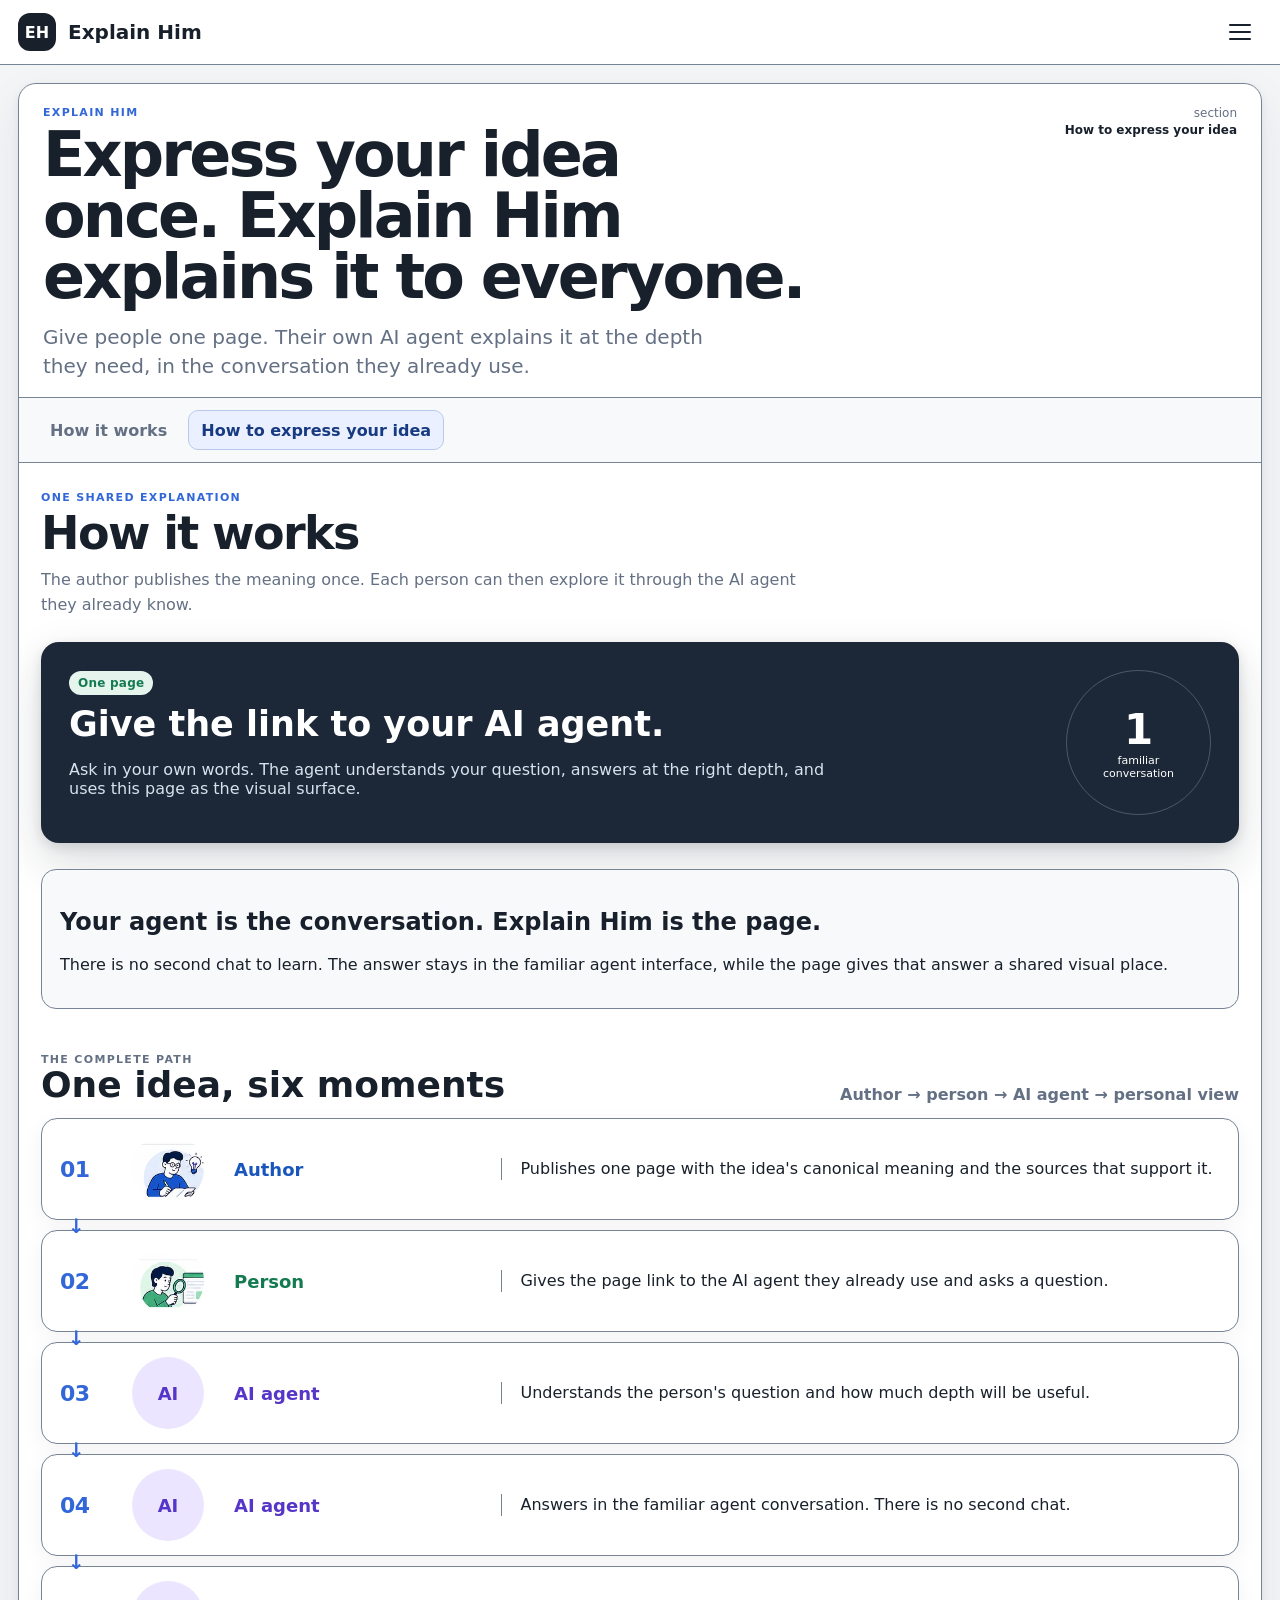
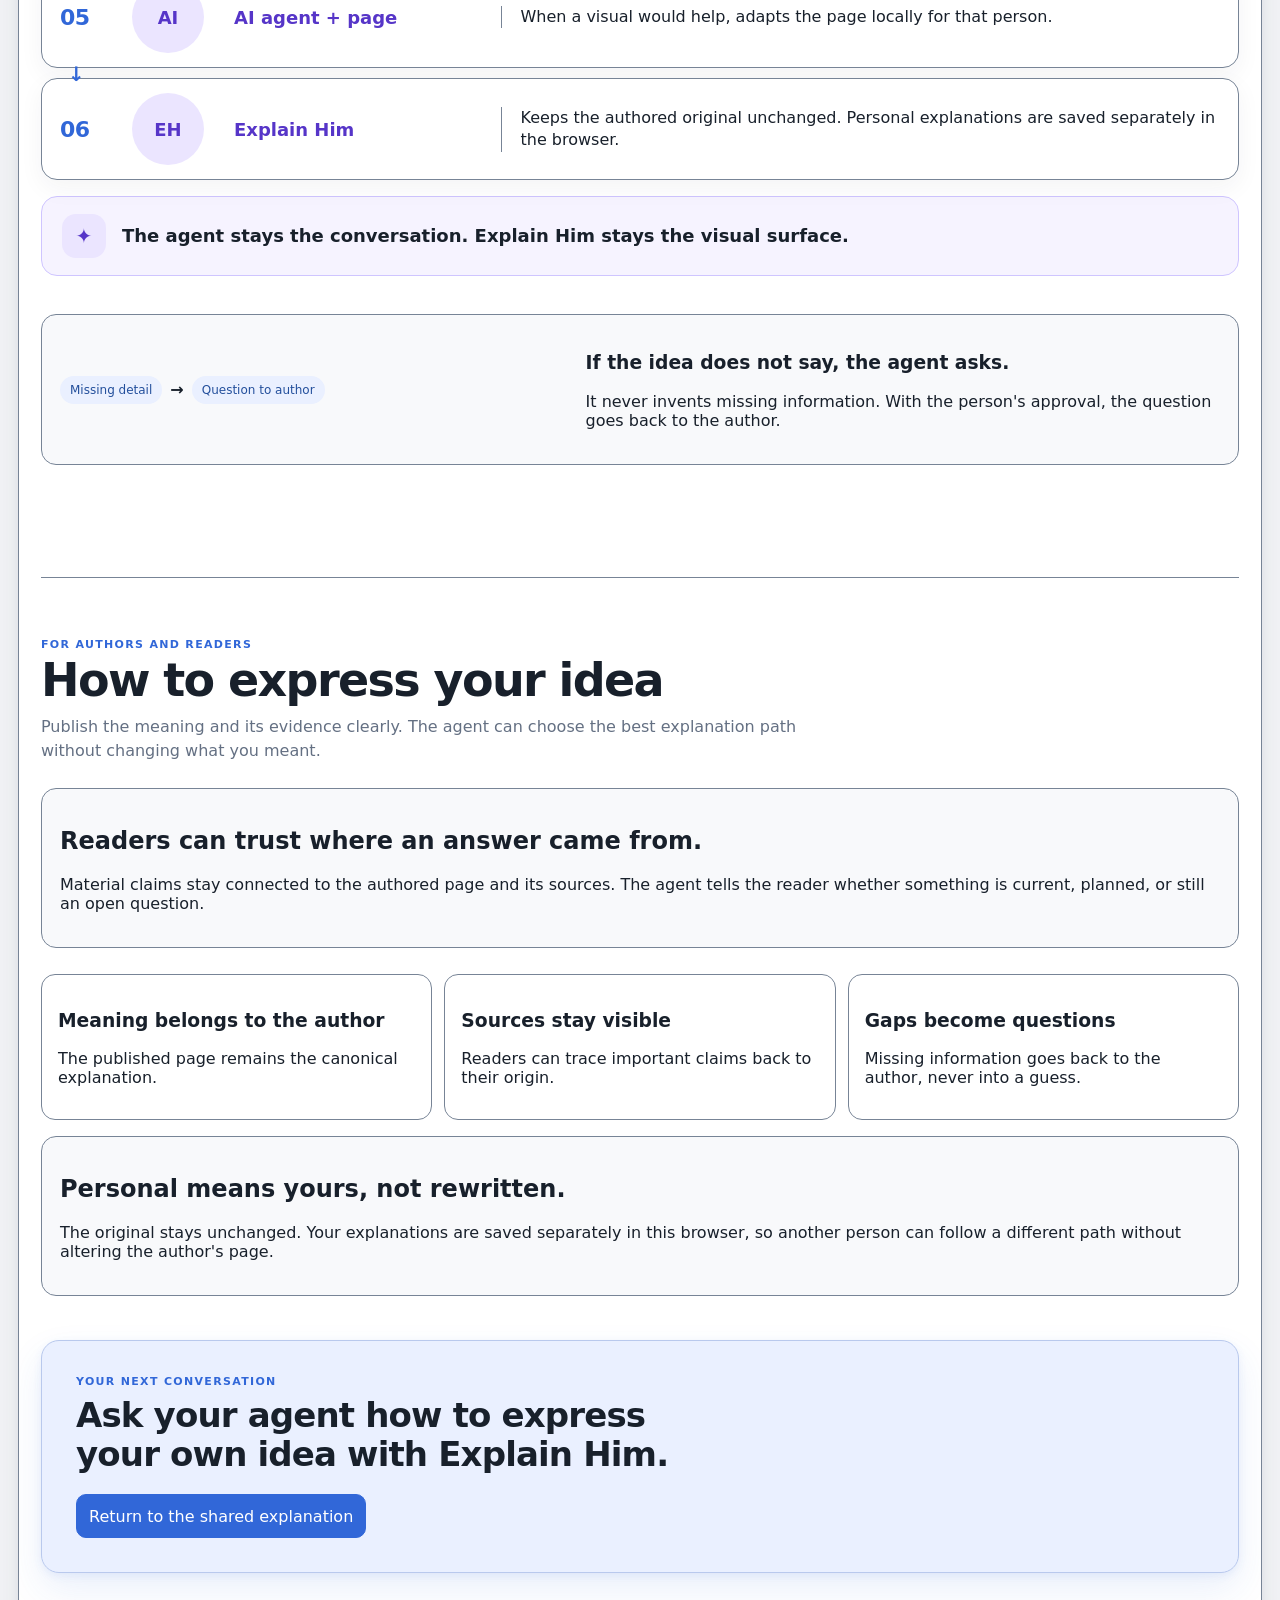
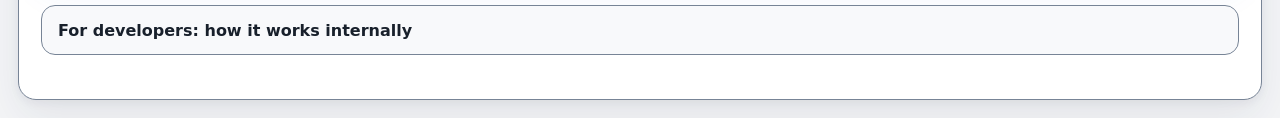
==== commit 68688b71: "refactor: make the public story reader-first" ====
--- a/index.html
+++ b/index.html
@@ -9,8 +9,25 @@
     />
     <meta
       name="description"
-      content="Explain Him – public interactive explanation"
-    />
+      content="Publish your idea once. Explain Him helps each person's AI agent explain it at the right depth without changing the original."
+    />
+    <link rel="canonical" href="https://andrew-veresov.github.io/explain-him/" />
+    <meta property="og:type" content="website" />
+    <meta property="og:title" content="Explain Him – Your idea, explained for everyone" />
+    <meta
+      property="og:description"
+      content="Publish your idea once. Each person's AI agent can explain it at the right depth in the conversation they already use."
+    />
+    <meta property="og:url" content="https://andrew-veresov.github.io/explain-him/" />
+    <meta
+      property="og:image"
+      content="https://andrew-veresov.github.io/explain-him/assets/diagrams/how-it-works.workflow.svg"
+    />
+    <meta
+      property="og:image:alt"
+      content="Explain Him workflow from author to personal AI explanation"
+    />
+    <meta name="twitter:card" content="summary_large_image" />
     <meta name="explain-him-id" content="explain-him-public-demo" />
     <meta name="explain-him-revision" content="public-facade-v4" />
     <meta name="explain-him-repository" content="andrew-veresov/explain-him" />
@@ -70,7 +87,7 @@
         ]
       }
     </script>
-    <title>Explain Him – public demo</title>
+    <title>Explain Him – Your idea, explained for everyone</title>
     <link rel="stylesheet" href="assets/styles.css" />
     <link rel="stylesheet" href="assets/header.css" />
     <style>
@@ -253,12 +270,6 @@
           ><span class="menu-line" aria-hidden="true"></span>
         </summary>
         <div class="menu-panel">
-          <div class="menu-meta">
-            <span class="status-pill status-demo">demo-only UI</span
-            ><span id="workspace-summary" class="workspace-summary"
-              >Personalized · 0 local explanations</span
-            >
-          </div>
           <div
             class="workspace-view-toggle"
             role="group"
@@ -280,8 +291,6 @@
           </div>
           <a class="menu-link" href="README.md" target="_blank"
             >About / README</a
-          ><button id="workspace-history-open" type="button">History</button
-          ><button id="workspace-export" type="button">Export</button
           ><button id="workspace-reset" class="danger-action" type="button">
             Restore original</button
           ><button
@@ -299,8 +308,12 @@
       <section class="explanation-panel">
         <div class="panel-heading">
           <div>
-            <p class="eyebrow">Visual explanation</p>
-            <h1>Explain Him</h1>
+            <p class="eyebrow">Explain Him</p>
+            <h1>Express your idea once. Explain Him explains it to everyone.</h1>
+            <p class="panel-intro">
+              Give people one page. Their own AI agent explains it at the depth
+              they need, in the conversation they already use.
+            </p>
           </div>
           <div class="panel-state">
             <span>section</span><strong id="current-focus">How it works</strong>
@@ -331,93 +344,51 @@
             aria-labelledby="how-it-works-title"
           >
             <header class="continuous-section-heading">
-              <p class="eyebrow">The shared explanation</p>
+              <p class="eyebrow">One shared explanation</p>
               <h2 id="how-it-works-title">How it works</h2>
               <p>
-                One continuous view connects the roles, the explanation path,
-                and the browser-local adaptation that keeps the authored idea
-                intact.
+                The author publishes the meaning once. Each person can then
+                explore it through the AI agent they already know.
               </p>
             </header>
             <div class="hero-card" data-eh-block-id="flow-model">
               <div>
-                <span class="status-pill status-current">Explain Him</span>
-                <h2>
-                  Express your idea once.<br />Explain Him explains it to
-                  everyone.
-                </h2>
+                <span class="status-pill status-current">One page</span>
+                <h2>Give the link to your AI agent.</h2>
                 <p>
-                  Turn your idea into an interactive explanation people can
-                  explore and understand with their own AI agent.
+                  Ask in your own words. The agent understands your question,
+                  answers at the right depth, and uses this page as the visual
+                  surface.
                 </p>
               </div>
               <div class="hero-metric">
-                <strong>AI</strong><span>explains your idea</span>
+                <strong>1</strong><span>familiar conversation</span>
               </div>
             </div>
             <div data-eh-local-slot="flow-model" class="local-block-slot"></div>
             <div class="section-intro" data-eh-block-id="personal-agent">
-              <h2>Your AI agent becomes the guide.</h2>
+              <h2>Your agent is the conversation. Explain Him is the page.</h2>
               <p>
-                Give your personal AI agent a link to the idea. It learns how
-                the idea should be explained, opens the interactive explanation,
-                and answers questions in the agent interface you already use.
-              </p>
-              <p>
-                <strong
-                  >No second chat. No unfamiliar interface. Explain Him is the
-                  visual explanation; your browser agent is the
-                  conversation.</strong
-                >
+                There is no second chat to learn. The answer stays in the
+                familiar agent interface, while the page gives that answer a
+                shared visual place.
               </p>
             </div>
             <div
               data-eh-local-slot="personal-agent"
               class="local-block-slot"
             ></div>
-            <figure
-              class="workflow-diagram"
+            <div
+              class="action-sequence"
               data-eh-block-id="workflow-diagram"
+              aria-labelledby="story-path-title"
             >
-              <figcaption>
-                <strong>Who is in the explanation?</strong
-                ><span>Capability architecture terminology</span>
-              </figcaption>
-              <div class="workflow-diagram-nodes">
-                <span>User</span><b>→</b><span>Personal agent</span><b>→</b
-                ><span>Consumer</span>
-              </div>
-              <p>
-                The diagram uses <strong>Consumer</strong> for the same
-                participant called <strong>User</strong> elsewhere in this page.
-              </p>
-            </figure>
-            <div
-              data-eh-local-slot="workflow-diagram"
-              class="local-block-slot"
-            ></div>
-            <div class="section-intro">
-              <h2>
-                Documents store knowledge.<br />Explain Him creates
-                understanding.
-              </h2>
-              <p>
-                Turn READMEs, docs, diagrams, and other source materials into a
-                visual explanation your AI agent can navigate and explain.
-              </p>
-              <p>
-                Explain Him provides the structure, context, and UI
-                capabilities. Your personal agent provides the conversation and
-                reasoning.
-              </p>
-            </div>
-            <div class="action-sequence" aria-labelledby="how-it-works-title">
               <div class="action-sequence-head">
                 <div>
-                  <p class="eyebrow">Sequence of actions</p>
-                  <h3>Who does what</h3>
+                  <p class="eyebrow">The complete path</p>
+                  <h3 id="story-path-title">One idea, six moments</h3>
                 </div>
-                <p>Who does what</p>
+                <p>Author → person → AI agent → personal view</p>
               </div>
               <ol class="action-steps">
                 <li
@@ -428,12 +399,12 @@
                   <span class="action-number">01</span
                   ><img
                     class="actor-icon"
-                    alt="Originator"
+                    alt="Author"
                     src="[data-uri]"
-                  /><strong class="actor-name originator">Originator</strong>
+                  /><strong class="actor-name originator">Author</strong>
                   <p class="action-copy">
-                    Publishes the idea page, sources, and explanation rules in
-                    the repository.
+                    Publishes one page with the idea's canonical meaning and
+                    the sources that support it.
                   </p>
                 </li>
                 <li
@@ -444,12 +415,12 @@
                   <span class="action-number">02</span
                   ><img
                     class="actor-icon"
-                    alt="User"
+                    alt="Person"
                     src="[data-uri]"
-                  /><strong class="actor-name user">User</strong>
+                  /><strong class="actor-name user">Person</strong>
                   <p class="action-copy">
-                    Opens the explanation or gives the repository link to their
-                    personal agent.
+                    Gives the page link to the AI agent they already use and
+                    asks a question.
                   </p>
                 </li>
                 <li
@@ -463,10 +434,10 @@
                     role="img"
                     aria-label="Agent"
                     >AI</span
-                  ><strong class="actor-name agent">Agent</strong>
+                  ><strong class="actor-name agent">AI agent</strong>
                   <p class="action-copy">
-                    Reads the page first, checks repository materials only when
-                    more context is needed.
+                    Understands the person's question and how much depth will
+                    be useful.
                   </p>
                 </li>
                 <li
@@ -480,9 +451,10 @@
                     role="img"
                     aria-label="Agent"
                     >AI</span
-                  ><strong class="actor-name agent">Agent</strong>
+                  ><strong class="actor-name agent">AI agent</strong>
                   <p class="action-copy">
-                    Answers the user in the agent interface.
+                    Answers in the familiar agent conversation. There is no
+                    second chat.
                   </p>
                 </li>
                 <li
@@ -496,199 +468,58 @@
                     role="img"
                     aria-label="Agent"
                     >AI</span
-                  ><strong class="actor-name agent">Agent + Explain Him</strong>
+                  ><strong class="actor-name agent">AI agent + page</strong>
                   <p class="action-copy">
-                    Uses Explain Him tools only to focus, highlight, or locally
-                    adapt the visual explanation.
+                    When a visual would help, adapts the page locally for that
+                    person.
+                  </p>
+                </li>
+                <li
+                  class="action-step"
+                  data-focus="action-original-safe"
+                  data-eh-block-id="action-original-safe"
+                >
+                  <span class="action-number">06</span
+                  ><span
+                    class="actor-icon actor-icon-agent"
+                    role="img"
+                    aria-label="Explain Him"
+                    >EH</span
+                  ><strong class="actor-name agent">Explain Him</strong>
+                  <p class="action-copy">
+                    Keeps the authored original unchanged. Personal explanations
+                    are saved separately in the browser.
                   </p>
                 </li>
               </ol>
               <div class="action-principle">
                 <span class="action-principle-mark" aria-hidden="true">✦</span
                 ><strong
-                  >Explain Him is the visual explanation. The browser agent is
-                  the conversation.</strong
+                  >The agent stays the conversation. Explain Him stays the
+                  visual surface.</strong
                 >
               </div>
             </div>
+            <div
+              data-eh-local-slot="workflow-diagram"
+              class="local-block-slot"
+            ></div>
             <div class="loop-card" data-eh-block-id="question-loop">
               <div class="loop-visual">
-                <span>Question in agent</span><b>→</b><span>Evidence</span
-                ><b>→</b><span>Answer</span><b>→</b><span>Issue</span>
+                <span>Missing detail</span><b>→</b><span>Question to author</span>
               </div>
               <div>
-                <h3>A knowledge gap goes back to the Originator</h3>
-                <p>An Issue is created only after user confirmation.</p>
+                <h3>If the idea does not say, the agent asks.</h3>
+                <p>
+                  It never invents missing information. With the person's
+                  approval, the question goes back to the author.
+                </p>
               </div>
             </div>
             <div
               data-eh-local-slot="question-loop"
               class="local-block-slot"
             ></div>
-            <div class="continuous-subsection">
-              <div class="section-intro">
-                <h2>Three roles</h2>
-                <p>
-                  The Originator owns canonical meaning; the user owns the
-                  question; the agent owns the explanation path.
-                </p>
-              </div>
-              <div class="role-grid">
-                <article class="role-card" data-eh-block-id="role-originator">
-                  <span class="role-index">O</span>
-                  <h3>Originator</h3>
-                  <p>Page, statuses, resolutions.</p>
-                </article>
-                <article class="role-card" data-eh-block-id="role-user">
-                  <span class="role-index">U</span>
-                  <h3>User</h3>
-                  <p>Question, depth, write confirmation.</p>
-                </article>
-                <article class="role-card" data-eh-block-id="role-agent">
-                  <span class="role-index">A</span>
-                  <h3>Browser agent</h3>
-                  <p>Conversation, sources, answer, local adaptation.</p>
-                </article>
-              </div>
-              <div
-                data-eh-local-slot="role-originator"
-                class="local-block-slot"
-              ></div>
-              <div
-                data-eh-local-slot="role-user"
-                class="local-block-slot"
-              ></div>
-              <div
-                data-eh-local-slot="role-agent"
-                class="local-block-slot"
-              ></div>
-            </div>
-            <div class="continuous-subsection">
-              <div class="section-intro" data-eh-block-id="browser-workspace">
-                <span class="status-pill status-demo">demo-only</span>
-                <h2>Authored HTML + operation log = personalized page</h2>
-                <p>
-                  Add/remove local blocks, undo/redo, focus, export, and
-                  confirmed reset. The authored layer is immutable.
-                </p>
-              </div>
-              <div
-                data-eh-local-slot="browser-workspace"
-                class="local-block-slot"
-              ></div>
-              <div class="layer-diagram">
-                <article>
-                  <strong>Canonical</strong><small>HTML + sources</small>
-                </article>
-                <b>+</b>
-                <article>
-                  <strong>Local log</strong><small>IndexedDB</small>
-                </article>
-                <b>=</b>
-                <article>
-                  <strong>Visible DOM</strong><small>Safe text</small>
-                </article>
-              </div>
-              <div class="workspace-contract-grid">
-                <article class="contract-card">
-                  <h3>WebMCP readiness</h3>
-                  <p>
-                    Page registration and agent connection are reported
-                    separately. Two tools only.
-                  </p>
-                  <div
-                    id="webmcp-status"
-                    class="webmcp-status-list"
-                    role="status"
-                    aria-live="polite"
-                    aria-atomic="true"
-                  >
-                    <span id="webmcp-page-status"
-                      >Page WebMCP API – checking</span
-                    >
-                    <span id="webmcp-agent-status"
-                      >Agent connection – not observed</span
-                    >
-                    <span id="webmcp-contract-status"
-                      >Contract – not activated</span
-                    >
-                    <span id="webmcp-revision-status"
-                      >Workspace revision – 0</span
-                    >
-                  </div>
-                </article>
-                <article class="contract-card">
-                  <h3>Browser fallback</h3>
-                  <p>
-                    Accessible controls call the same workspace API when WebMCP
-                    is unavailable.
-                  </p>
-                </article>
-              </div>
-              <div class="browser-agent-note">
-                <strong
-                  >The chat lives in your browser agent, not on this
-                  page.</strong
-                >
-                <p>
-                  The controls below only demonstrate the UI mutation contract
-                  an agent can invoke.
-                </p>
-              </div>
-              <form id="agent-action-form" class="agent-action-form">
-                <div class="form-heading">
-                  <div>
-                    <p class="eyebrow">Browser fallback</p>
-                    <h3>Local explanation</h3>
-                  </div>
-                  <span><strong id="workspace-count">0</strong> blocks</span>
-                </div>
-                <div class="form-grid">
-                  <label
-                    >Target<select id="agent-target">
-                      <option value="flow-model">Mechanism</option>
-                      <option value="personal-agent">Agent</option>
-                      <option value="workflow-diagram">Workflow diagram</option>
-                      <option value="browser-workspace" selected>
-                        Workspace
-                      </option>
-                      <option value="grounding-contract">Grounding</option>
-                      <option value="question-loop">Issue loop</option>
-                    </select></label
-                  ><label
-                    >Type<select id="agent-kind">
-                      <option value="example">Example</option>
-                      <option value="analogy" selected>Analogy</option>
-                      <option value="summary">Summary</option>
-                      <option value="warning">Warning</option>
-                      <option value="comparison">Comparison</option>
-                      <option value="diagram">Diagram</option>
-                    </select></label
-                  ><label class="wide-field"
-                    >Title<input
-                      id="agent-title"
-                      maxlength="160"
-                      value="Personal analogy"
-                      required /></label
-                  ><label class="wide-field"
-                    >Explanation<textarea
-                      id="agent-body"
-                      maxlength="5000"
-                      rows="4"
-                      required
-                    >
-The Originator publishes the score, while the personal agent creates a local arrangement without changing the original.</textarea
-                    >
-                  </label>
-                </div>
-                <div class="form-actions">
-                  <button class="primary-action" type="submit">Add</button
-                  ><button id="workspace-undo" type="button">Undo</button
-                  ><button id="workspace-redo" type="button">Redo</button
-                  ><span id="agent-action-feedback" role="status"></span>
-                </div>
-              </form>
-            </div>
           </section>
           <section
             id="how-to-express"
@@ -698,18 +529,20 @@
             aria-labelledby="how-to-express-title"
           >
             <header class="continuous-section-heading">
-              <p class="eyebrow">From source to expression</p>
+              <p class="eyebrow">For authors and readers</p>
               <h2 id="how-to-express-title">How to express your idea</h2>
               <p>
-                Ground the answer in what the page and repository actually say,
-                then make a small, typed presentation change only when it
-                improves understanding.
+                Publish the meaning and its evidence clearly. The agent can
+                choose the best explanation path without changing what you
+                meant.
               </p>
             </header>
             <div class="section-intro" data-eh-block-id="grounding-contract">
-              <h2>Adaptation does not rewrite facts</h2>
+              <h2>Readers can trust where an answer came from.</h2>
               <p>
-                resolutions → page/manifest → knowledge → README → inference.
+                Material claims stay connected to the authored page and its
+                sources. The agent tells the reader whether something is
+                current, planned, or still an open question.
               </p>
             </div>
             <div
@@ -718,21 +551,30 @@
             ></div>
             <div class="grounding-grid">
               <article>
-                <h3>Status</h3>
-                <p>target/hypothesis/open/demo-only ≠ production.</p>
+                <h3>Meaning belongs to the author</h3>
+                <p>The published page remains the canonical explanation.</p>
               </article>
               <article>
-                <h3>Provenance</h3>
-                <p>Path, section, status, optional ref.</p>
+                <h3>Sources stay visible</h3>
+                <p>Readers can trace important claims back to their origin.</p>
               </article>
               <article>
-                <h3>Fail grounded</h3>
-                <p>A gap is marked, not invented away.</p>
+                <h3>Gaps become questions</h3>
+                <p>Missing information goes back to the author, never into a guess.</p>
               </article>
             </div>
-            <a href="knowledge/03-grounding-and-status.md" target="_blank"
-              >Full contract</a
-            >
+            <div class="section-intro" data-eh-block-id="browser-workspace">
+              <h2>Personal means yours, not rewritten.</h2>
+              <p>
+                The original stays unchanged. Your explanations are saved
+                separately in this browser, so another person can follow a
+                different path without altering the author's page.
+              </p>
+            </div>
+            <div
+              data-eh-local-slot="browser-workspace"
+              class="local-block-slot"
+            ></div>
             <aside class="agent-cta" aria-labelledby="agent-cta-title">
               <p class="eyebrow">Your next conversation</p>
               <h3 id="agent-cta-title">
@@ -746,6 +588,124 @@
                 Return to the shared explanation
               </button>
             </aside>
+            <details id="developer-details" class="developer-details">
+              <summary>For developers: how it works internally</summary>
+              <div class="developer-details-body">
+                <p class="developer-caveat">
+                  These diagnostics describe the page runtime. They do not mean
+                  an AI agent is connected or has called the page tools.
+                </p>
+                <div id="developer-demo-anchor"></div>
+                <div class="layer-diagram" aria-label="Personalized page layers">
+                  <article>
+                    <strong>Authored HTML</strong><small>Canonical page</small>
+                  </article>
+                  <b>+</b>
+                  <article>
+                    <strong>Operation log</strong><small>IndexedDB</small>
+                  </article>
+                  <b>=</b>
+                  <article>
+                    <strong>Visible DOM</strong><small>Safe typed blocks</small>
+                  </article>
+                </div>
+                <div class="workspace-contract-grid">
+                  <article class="contract-card">
+                    <h3>WebMCP runtime status</h3>
+                    <p>
+                      Protocol v3 exposes exactly two page tools:
+                      <code>get_explanation_contract</code> and
+                      <code>apply_explanation</code>. A 2/2 page status confirms
+                      registration, not an agent connection.
+                    </p>
+                    <div
+                      id="webmcp-status"
+                      class="webmcp-status-list"
+                      role="status"
+                      aria-live="polite"
+                      aria-atomic="true"
+                    >
+                      <span id="webmcp-page-status"
+                        >Page WebMCP API – checking</span
+                      >
+                      <span id="webmcp-agent-status"
+                        >Agent connection – not observed</span
+                      >
+                      <span id="webmcp-contract-status"
+                        >Contract – not activated</span
+                      >
+                      <span id="webmcp-revision-status"
+                        >Workspace revision – 0</span
+                      >
+                    </div>
+                  </article>
+                  <article class="contract-card">
+                    <h3>Runtime boundaries</h3>
+                    <ul>
+                      <li>Typed schema: callout, comparison, workflow, timeline, diagram.</li>
+                      <li>Browser fallback uses the same local workspace API.</li>
+                      <li>Provenance keeps source path, status, and optional ref.</li>
+                    </ul>
+                  </article>
+                </div>
+                <form id="agent-action-form" class="agent-action-form">
+                  <div class="form-heading">
+                    <div>
+                      <p class="eyebrow">Test harness</p>
+                      <h3>Runtime test controls</h3>
+                    </div>
+                    <span><strong id="workspace-count">0</strong> saved test blocks</span>
+                  </div>
+                  <p id="workspace-summary" class="workspace-summary">
+                    Personalized · 0 saved local presentations
+                  </p>
+                  <div class="form-grid">
+                    <label
+                      >Target<select id="agent-target">
+                        <option value="flow-model">Mechanism</option>
+                        <option value="personal-agent">Agent</option>
+                        <option value="workflow-diagram">Workflow</option>
+                        <option value="browser-workspace" selected>Workspace</option>
+                        <option value="grounding-contract">Grounding</option>
+                        <option value="question-loop">Question loop</option>
+                      </select></label
+                    ><label
+                      >Type<select id="agent-kind">
+                        <option value="example">Example</option>
+                        <option value="analogy" selected>Analogy</option>
+                        <option value="summary">Summary</option>
+                        <option value="warning">Warning</option>
+                        <option value="comparison">Comparison</option>
+                        <option value="diagram">Diagram</option>
+                      </select></label
+                    ><label class="wide-field"
+                      >Title<input
+                        id="agent-title"
+                        maxlength="160"
+                        value="Personal analogy"
+                        required /></label
+                    ><label class="wide-field"
+                      >Explanation<textarea
+                        id="agent-body"
+                        maxlength="5000"
+                        rows="4"
+                        required
+                      >
+The author publishes the meaning, while the personal agent creates a separate local arrangement without changing the original.</textarea
+                      >
+                    </label>
+                  </div>
+                  <div class="form-actions">
+                    <button class="primary-action" type="submit">Apply test block</button
+                    ><button id="workspace-undo" type="button">Undo test</button
+                    ><button id="workspace-redo" type="button">Redo test</button
+                    ><button id="workspace-history-open" type="button">Open operation log</button
+                    ><button id="workspace-export" type="button">Export workspace</button
+                    ><span id="agent-action-feedback" role="status"></span>
+                  </div>
+                </form>
+              </div>
+            </details>
           </section>
         </div>
       </section>
--- a/assets/styles.css
+++ b/assets/styles.css
@@ -49,7 +49,9 @@
 .workspace { display: grid; grid-template-columns: minmax(0, 1.55fr) minmax(340px, .85fr); gap: 18px; padding: 18px; max-width: 1600px; margin: 0 auto; }
 .explanation-panel, .conversation-panel { background: var(--surface); border: 1px solid var(--line); border-radius: 18px; box-shadow: var(--shadow); min-height: calc(100vh - 105px); overflow: hidden; }
 .panel-heading { display: flex; justify-content: space-between; gap: 18px; align-items: flex-start; padding: 22px 24px 16px; border-bottom: 1px solid var(--line); }
-.panel-heading h1 { margin: 3px 0 0; font-size: clamp(24px, 3vw, 38px); line-height: 1.1; }
+.panel-heading > div:first-child { max-width: 900px; }
+.panel-heading h1 { margin: 6px 0 0; max-width: 820px; font-size: clamp(34px, 5vw, 62px); line-height: .98; letter-spacing: -.045em; text-wrap: balance; }
+.panel-intro { max-width: 680px; margin: 16px 0 0; color: var(--muted); font-size: clamp(16px, 2vw, 20px); line-height: 1.45; }
 .eyebrow { margin: 0; color: var(--accent); text-transform: uppercase; letter-spacing: .12em; font-size: 11px; font-weight: 800; }
 .panel-state { text-align: right; color: var(--muted); font-size: 12px; }
 .panel-state strong { display: block; color: var(--ink); margin-top: 3px; }
@@ -115,6 +117,17 @@
 .workflow-diagram-nodes span { padding: 9px 12px; border: 1px solid var(--line); border-radius: 9px; background: var(--accent-soft); font-weight: 700; }
 .agent-cta { margin-top: 28px; padding: clamp(22px, 4vw, 34px); border: 1px solid #b9c9ed; border-radius: 18px; background: var(--accent-soft); box-shadow: 0 16px 36px rgba(49, 103, 216, .10), 0 3px 8px rgba(49, 103, 216, .08); }
 .agent-cta h3 { max-width: 650px; margin: 8px 0 20px; font-size: clamp(24px, 3vw, 34px); line-height: 1.15; letter-spacing: -.025em; text-wrap: balance; }
+.developer-details { margin-top: 32px; border: 1px solid var(--line); border-radius: 14px; background: var(--surface-soft); overflow: clip; }
+.developer-details > summary { min-height: 48px; display: flex; align-items: center; gap: 10px; padding: 12px 16px; cursor: pointer; color: var(--ink); font-weight: 800; list-style-position: inside; }
+.developer-details > summary:hover { background: #eef2f7; }
+.developer-details[open] > summary { border-bottom: 1px solid var(--line); }
+.developer-details-body { padding: 18px; }
+.developer-caveat { margin: 0 0 16px; padding: 12px 14px; border-left: 4px solid var(--warning); background: #fff8e7; color: var(--muted); }
+.developer-details .workspace-contract-grid { grid-template-columns: repeat(2, minmax(0, 1fr)); }
+.developer-details .contract-card ul { margin: 12px 0 0; padding-left: 20px; color: var(--muted); }
+.developer-details .contract-card li + li { margin-top: 7px; }
+.developer-details .browser-agent-note { margin: 16px 0; }
+.developer-details .agent-action-form { margin: 18px 0 0; background: white; }
 .local-explanation { border: 1px solid #b9c9ed; background: #f2f6ff; border-radius: 14px; padding: 15px; }
 .local-warning { border-color: #e3c37f; background: #fff8e7; }
 .local-explanation-header { display: flex; justify-content: space-between; gap: 15px; }
@@ -181,15 +194,20 @@
   .topbar { align-items: flex-start; }
   .workspace { padding: 8px; }
   .panel-heading, .explanation-scroll { padding: 16px; }
+  .panel-heading { display: block; }
+  .panel-state { display: none; }
+  .panel-heading h1 { font-size: clamp(32px, 10vw, 46px); }
   .section-nav { top: 68px; padding: 10px 16px; overflow-x: auto; }
   .section-nav-link { white-space: nowrap; }
   .hero-card, .loop-card { grid-template-columns: 1fr; }
   .hero-metric { display: none; }
   .flow, .role-grid, .workspace-contract-grid, .persistence-grid, .boundary-grid, .grounding-grid { grid-template-columns: 1fr; }
+  .developer-details .workspace-contract-grid { grid-template-columns: 1fr; }
   .layer-diagram { grid-template-columns: 1fr; }
   .layer-diagram > b { text-align: center; }
   .form-grid { grid-template-columns: 1fr; }
   .wide-field { grid-column: auto; }
+  .developer-details-body { padding: 14px; }
   .typed-timeline-item { grid-template-columns: 1fr; }
 }
 @media (prefers-reduced-motion: reduce) {
--- a/assets/header.css
+++ b/assets/header.css
@@ -115,51 +115,6 @@
   z-index: 50;
 }
 
-/* Canonical Archify-authored How it works view. The original ordered list stays
-   in the DOM as an accessibility/fallback source; no external renderer runtime
-   is executed by the page. */
-.action-sequence {
-  overflow-x: auto;
-  padding-bottom: 6px;
-}
-
-.action-sequence .action-steps,
-.action-sequence .action-principle {
-  position: absolute !important;
-  width: 1px !important;
-  height: 1px !important;
-  padding: 0 !important;
-  margin: -1px !important;
-  overflow: hidden !important;
-  clip: rect(0, 0, 0, 0) !important;
-  white-space: nowrap !important;
-  border: 0 !important;
-}
-
-.action-sequence-head > p {
-  font-size: 0;
-}
-
-.action-sequence-head > p::after {
-  content: "Archify workflow";
-  font-size: 13px;
-  color: var(--muted);
-  font-weight: 700;
-}
-
-.action-sequence::after {
-  content: "";
-  display: block;
-  width: 100%;
-  min-width: 960px;
-  aspect-ratio: 1200 / 720;
-  margin-top: 14px;
-  border: 1px solid var(--line);
-  border-radius: 18px;
-  background: #f6f7f9 url("diagrams/how-it-works.workflow.svg") center / contain no-repeat;
-  box-shadow: 0 12px 32px rgba(31, 42, 61, .07);
-}
-
 @media (max-width: 720px) {
   .topbar {
     min-height: 60px;
@@ -191,7 +146,4 @@
     inset: 60px 0 0 auto;
   }
 
-  .action-sequence::after {
-    min-width: 920px;
-  }
 }
